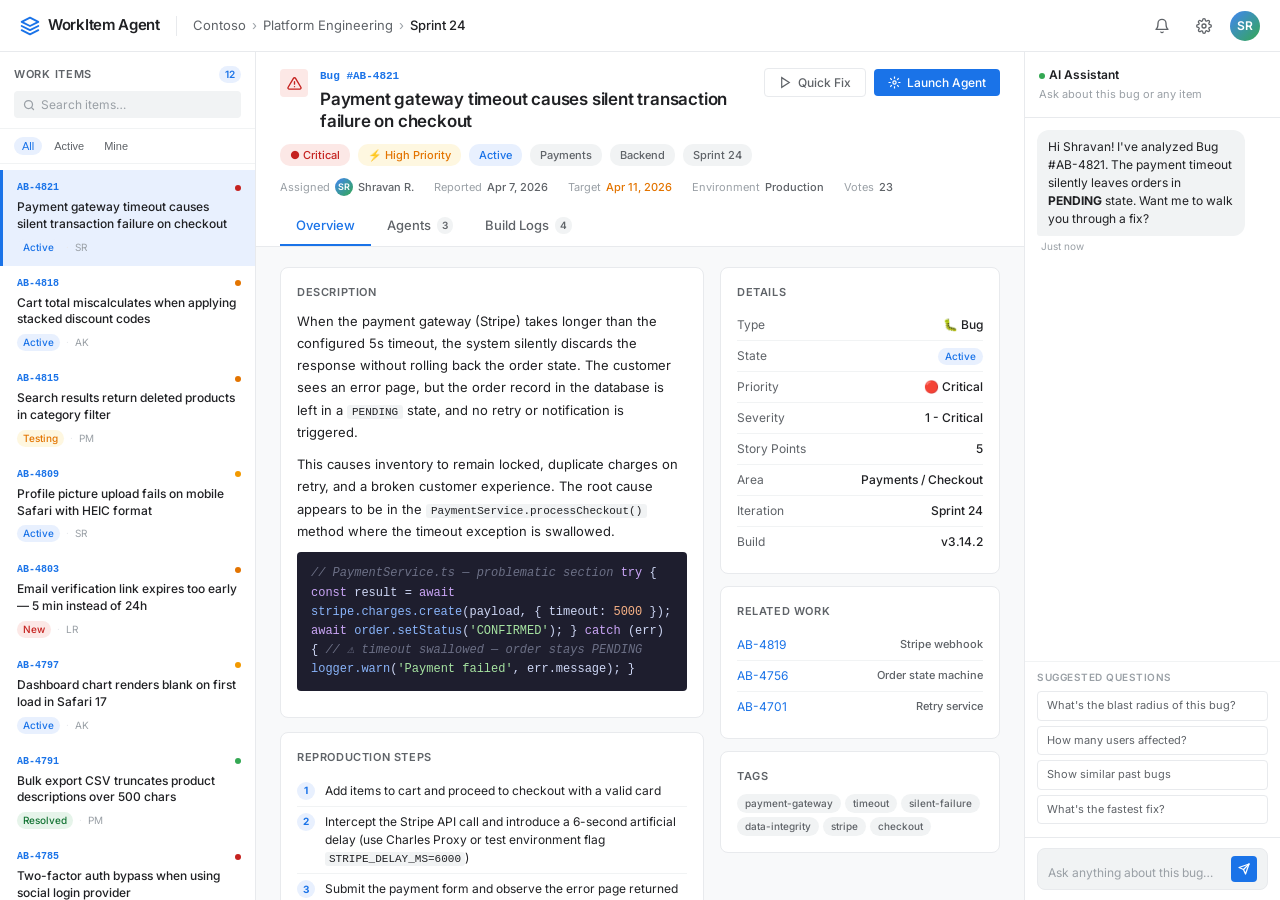
==== index.html @ 3405e42c "feat: bug agent details page with ADO work items, agents tab, build logs, and chat" ====
<!DOCTYPE html>
<html lang="en">
<head>
  <meta charset="UTF-8" />
  <meta name="viewport" content="width=device-width, initial-scale=1.0" />
  <title>WorkItem Agent — Bug Fixer</title>
  <link rel="preconnect" href="https://fonts.googleapis.com" />
  <link rel="preconnect" href="https://fonts.gstatic.com" crossorigin />
  <link href="https://fonts.googleapis.com/css2?family=Google+Sans:wght@400;500;700&family=Google+Sans+Mono&family=Inter:wght@300;400;500;600&display=swap" rel="stylesheet" />
  <style>
    *, *::before, *::after { box-sizing: border-box; margin: 0; padding: 0; }

    :root {
      --bg: #f8f9fa;
      --surface: #ffffff;
      --surface-2: #f1f3f4;
      --border: #e8eaed;
      --border-subtle: #f1f3f4;
      --blue: #1a73e8;
      --blue-light: #e8f0fe;
      --blue-mid: #4285f4;
      --green: #137333;
      --green-light: #e6f4ea;
      --green-chip: #34a853;
      --red: #c5221f;
      --red-light: #fce8e6;
      --orange: #e37400;
      --orange-light: #fef7e0;
      --text-primary: #202124;
      --text-secondary: #5f6368;
      --text-tertiary: #9aa0a6;
      --text-blue: #1a73e8;
      --radius: 8px;
      --radius-sm: 4px;
      --radius-lg: 12px;
      --shadow: 0 1px 3px rgba(60,64,67,.12), 0 1px 2px rgba(60,64,67,.08);
      --shadow-md: 0 2px 6px rgba(60,64,67,.15), 0 1px 4px rgba(60,64,67,.1);
      --font: 'Inter', 'Google Sans', sans-serif;
      --font-mono: 'Google Sans Mono', 'Courier New', monospace;
    }

    html, body { height: 100%; overflow: hidden; }

    body {
      font-family: var(--font);
      background: var(--bg);
      color: var(--text-primary);
      font-size: 13px;
      line-height: 1.5;
    }

    /* ── TOP NAV ── */
    .topnav {
      height: 52px;
      background: var(--surface);
      border-bottom: 1px solid var(--border);
      display: flex;
      align-items: center;
      padding: 0 20px;
      gap: 12px;
      position: fixed;
      top: 0; left: 0; right: 0;
      z-index: 100;
    }
    .topnav-logo {
      display: flex; align-items: center; gap: 8px;
      font-size: 15px; font-weight: 600; color: var(--text-primary);
      letter-spacing: -.3px;
    }
    .topnav-logo svg { color: var(--blue); }
    .topnav-divider { width: 1px; height: 20px; background: var(--border); margin: 0 4px; }
    .topnav-breadcrumb {
      display: flex; align-items: center; gap: 6px;
      color: var(--text-secondary); font-size: 13px;
    }
    .topnav-breadcrumb span:last-child { color: var(--text-primary); font-weight: 500; }
    .breadcrumb-sep { color: var(--text-tertiary); }
    .topnav-right {
      margin-left: auto;
      display: flex; align-items: center; gap: 10px;
    }
    .avatar {
      width: 30px; height: 30px; border-radius: 50%;
      background: linear-gradient(135deg, #4285f4, #34a853);
      display: flex; align-items: center; justify-content: center;
      color: #fff; font-size: 12px; font-weight: 600;
      cursor: pointer;
    }
    .btn-icon {
      width: 32px; height: 32px; border-radius: var(--radius-sm);
      border: none; background: transparent; cursor: pointer;
      display: flex; align-items: center; justify-content: center;
      color: var(--text-secondary); transition: background .15s;
    }
    .btn-icon:hover { background: var(--surface-2); }

    /* ── LAYOUT ── */
    .layout {
      position: fixed;
      top: 52px; bottom: 0; left: 0; right: 0;
      display: flex;
    }

    /* ── COL 1: Work Items ── */
    .col-workitems {
      width: 20%;
      min-width: 220px;
      max-width: 280px;
      background: var(--surface);
      border-right: 1px solid var(--border);
      display: flex;
      flex-direction: column;
      overflow: hidden;
    }
    .col-header {
      padding: 14px 14px 10px;
      border-bottom: 1px solid var(--border-subtle);
      flex-shrink: 0;
    }
    .col-header-top {
      display: flex; align-items: center; justify-content: space-between; margin-bottom: 8px;
    }
    .col-title {
      font-size: 11px; font-weight: 600; text-transform: uppercase;
      letter-spacing: .7px; color: var(--text-secondary);
    }
    .badge-count {
      background: var(--blue-light); color: var(--blue);
      font-size: 10px; font-weight: 600; padding: 1px 6px;
      border-radius: 10px;
    }
    .search-box {
      display: flex; align-items: center; gap: 6px;
      background: var(--surface-2); border-radius: var(--radius-sm);
      padding: 5px 8px; border: 1px solid transparent;
      transition: border-color .15s, background .15s;
    }
    .search-box:focus-within {
      background: var(--surface); border-color: var(--blue);
    }
    .search-box input {
      border: none; background: transparent; outline: none;
      font-family: var(--font); font-size: 12px; color: var(--text-primary);
      width: 100%;
    }
    .search-box input::placeholder { color: var(--text-tertiary); }
    .search-icon { color: var(--text-tertiary); flex-shrink: 0; }

    .filter-tabs {
      display: flex; gap: 4px; padding: 8px 14px;
      border-bottom: 1px solid var(--border-subtle);
      flex-shrink: 0;
    }
    .filter-tab {
      font-size: 11px; font-weight: 500; padding: 3px 8px;
      border-radius: 10px; cursor: pointer; border: none;
      background: transparent; color: var(--text-secondary);
      transition: background .15s, color .15s;
    }
    .filter-tab.active {
      background: var(--blue-light); color: var(--blue);
    }
    .filter-tab:hover:not(.active) { background: var(--surface-2); }

    .workitems-list {
      flex: 1;
      overflow-y: auto;
      padding: 6px 0;
    }
    .workitems-list::-webkit-scrollbar { width: 4px; }
    .workitems-list::-webkit-scrollbar-track { background: transparent; }
    .workitems-list::-webkit-scrollbar-thumb { background: var(--border); border-radius: 2px; }

    .workitem-card {
      padding: 10px 14px;
      cursor: pointer;
      border-left: 3px solid transparent;
      transition: background .12s, border-color .12s;
      position: relative;
    }
    .workitem-card:hover { background: var(--surface-2); }
    .workitem-card.selected {
      background: var(--blue-light);
      border-left-color: var(--blue);
    }
    .wi-top {
      display: flex; align-items: center; justify-content: space-between;
      margin-bottom: 4px;
    }
    .wi-id {
      font-size: 10px; font-weight: 600; color: var(--text-blue);
      font-family: var(--font-mono);
    }
    .wi-priority {
      width: 6px; height: 6px; border-radius: 50%; flex-shrink: 0;
    }
    .pri-critical { background: #c5221f; }
    .pri-high     { background: #e37400; }
    .pri-medium   { background: #f29900; }
    .pri-low      { background: #34a853; }

    .wi-title {
      font-size: 12px; font-weight: 500; color: var(--text-primary);
      line-height: 1.4; margin-bottom: 6px;
      display: -webkit-box; -webkit-line-clamp: 2; -webkit-box-orient: vertical; overflow: hidden;
    }
    .wi-meta {
      display: flex; align-items: center; gap: 6px; flex-wrap: wrap;
    }
    .wi-state {
      font-size: 10px; font-weight: 500; padding: 1px 6px; border-radius: 10px;
    }
    .state-active    { background: var(--blue-light); color: var(--blue); }
    .state-resolved  { background: var(--green-light); color: var(--green); }
    .state-new       { background: #fce8e6; color: #c5221f; }
    .state-testing   { background: var(--orange-light); color: var(--orange); }
    .wi-assignee {
      font-size: 10px; color: var(--text-tertiary);
      white-space: nowrap; overflow: hidden; text-overflow: ellipsis;
    }
    .wi-sep { color: var(--border); font-size: 10px; }

    /* ── COL 2: Bug Details ── */
    .col-details {
      flex: 1;
      display: flex;
      flex-direction: column;
      overflow: hidden;
      background: var(--bg);
    }

    .details-header {
      background: var(--surface);
      border-bottom: 1px solid var(--border);
      padding: 16px 24px 0;
      flex-shrink: 0;
    }
    .details-top {
      display: flex; align-items: flex-start; gap: 12px; margin-bottom: 12px;
    }
    .bug-type-icon {
      width: 28px; height: 28px; border-radius: var(--radius-sm);
      background: var(--red-light); display: flex; align-items: center;
      justify-content: center; flex-shrink: 0; margin-top: 1px;
    }
    .details-title-group { flex: 1; min-width: 0; }
    .details-wi-id {
      font-size: 11px; font-weight: 600; color: var(--text-blue);
      font-family: var(--font-mono); margin-bottom: 3px;
    }
    .details-title {
      font-size: 17px; font-weight: 600; color: var(--text-primary);
      line-height: 1.3; letter-spacing: -.2px;
    }
    .details-actions {
      display: flex; align-items: center; gap: 8px; flex-shrink: 0;
    }
    .btn {
      display: inline-flex; align-items: center; gap: 6px;
      padding: 6px 14px; border-radius: var(--radius-sm);
      font-family: var(--font); font-size: 12px; font-weight: 500;
      cursor: pointer; border: none; transition: all .15s;
      white-space: nowrap;
    }
    .btn-primary {
      background: var(--blue); color: #fff;
    }
    .btn-primary:hover { background: #1557b0; }
    .btn-outline {
      background: transparent; color: var(--text-secondary);
      border: 1px solid var(--border);
    }
    .btn-outline:hover { background: var(--surface-2); }

    .details-chips {
      display: flex; align-items: center; gap: 8px; margin-bottom: 12px; flex-wrap: wrap;
    }
    .chip {
      display: inline-flex; align-items: center; gap: 4px;
      padding: 3px 10px; border-radius: 10px; font-size: 11px; font-weight: 500;
    }
    .chip-red    { background: var(--red-light); color: var(--red); }
    .chip-blue   { background: var(--blue-light); color: var(--blue); }
    .chip-orange { background: var(--orange-light); color: var(--orange); }
    .chip-green  { background: var(--green-light); color: var(--green); }
    .chip-gray   { background: var(--surface-2); color: var(--text-secondary); }

    .details-meta-row {
      display: flex; gap: 20px; flex-wrap: wrap; margin-bottom: 12px;
    }
    .meta-item { display: flex; align-items: center; gap: 5px; }
    .meta-label { font-size: 11px; color: var(--text-tertiary); }
    .meta-value { font-size: 11px; font-weight: 500; color: var(--text-secondary); }
    .meta-avatar {
      width: 18px; height: 18px; border-radius: 50%;
      background: linear-gradient(135deg, #4285f4, #34a853);
      display: flex; align-items: center; justify-content: center;
      font-size: 9px; font-weight: 600; color: #fff;
    }

    /* ── TABS ── */
    .tabs {
      display: flex; gap: 0;
    }
    .tab {
      padding: 8px 16px; font-size: 13px; font-weight: 500;
      color: var(--text-secondary); cursor: pointer;
      border-bottom: 2px solid transparent;
      transition: color .15s, border-color .15s;
      display: flex; align-items: center; gap: 6px;
      white-space: nowrap;
    }
    .tab:hover { color: var(--text-primary); }
    .tab.active { color: var(--blue); border-bottom-color: var(--blue); }
    .tab-badge {
      background: var(--surface-2); color: var(--text-secondary);
      font-size: 10px; font-weight: 600; padding: 1px 5px; border-radius: 8px;
    }
    .tab.active .tab-badge { background: var(--blue-light); color: var(--blue); }

    /* ── TAB CONTENT ── */
    .tab-content {
      flex: 1; overflow-y: auto; padding: 20px 24px;
    }
    .tab-content::-webkit-scrollbar { width: 4px; }
    .tab-content::-webkit-scrollbar-track { background: transparent; }
    .tab-content::-webkit-scrollbar-thumb { background: var(--border); border-radius: 2px; }

    .tab-panel { display: none; }
    .tab-panel.active { display: block; }

    /* ── OVERVIEW TAB ── */
    .overview-grid {
      display: grid; grid-template-columns: 1fr 280px; gap: 16px;
    }
    .card {
      background: var(--surface); border: 1px solid var(--border);
      border-radius: var(--radius); padding: 16px;
    }
    .card-title {
      font-size: 11px; font-weight: 600; text-transform: uppercase;
      letter-spacing: .6px; color: var(--text-secondary); margin-bottom: 10px;
    }
    .description-text {
      font-size: 13px; color: var(--text-primary); line-height: 1.7;
    }
    .description-text p { margin-bottom: 10px; }
    .description-text p:last-child { margin-bottom: 0; }
    .code-block {
      background: #1e1e2e; border-radius: var(--radius-sm);
      padding: 12px 14px; margin: 10px 0;
      font-family: var(--font-mono); font-size: 12px;
      color: #cdd6f4; overflow-x: auto; line-height: 1.6;
    }
    .code-block .kw  { color: #cba6f7; }
    .code-block .str { color: #a6e3a1; }
    .code-block .fn  { color: #89b4fa; }
    .code-block .cm  { color: #6c7086; font-style: italic; }
    .code-block .num { color: #fab387; }

    .sidebar-card { margin-bottom: 12px; }
    .detail-row {
      display: flex; justify-content: space-between; align-items: center;
      padding: 6px 0; border-bottom: 1px solid var(--border-subtle);
      font-size: 12px;
    }
    .detail-row:last-child { border-bottom: none; }
    .detail-key { color: var(--text-secondary); }
    .detail-val { font-weight: 500; color: var(--text-primary); text-align: right; }

    .repro-steps { list-style: none; counter-reset: steps; }
    .repro-steps li {
      counter-increment: steps; padding: 6px 0 6px 28px;
      position: relative; font-size: 12px; color: var(--text-primary);
      border-bottom: 1px solid var(--border-subtle); line-height: 1.5;
    }
    .repro-steps li:last-child { border-bottom: none; }
    .repro-steps li::before {
      content: counter(steps);
      position: absolute; left: 0; top: 6px;
      width: 18px; height: 18px; border-radius: 50%;
      background: var(--blue-light); color: var(--blue);
      font-size: 10px; font-weight: 700;
      display: flex; align-items: center; justify-content: center;
    }

    .tag-list { display: flex; flex-wrap: wrap; gap: 4px; }
    .tag {
      font-size: 10px; padding: 2px 8px; border-radius: 10px;
      background: var(--surface-2); color: var(--text-secondary);
      font-weight: 500;
    }

    /* ── AGENTS TAB ── */
    .agents-section-title {
      font-size: 11px; font-weight: 600; text-transform: uppercase;
      letter-spacing: .6px; color: var(--text-secondary);
      margin-bottom: 12px; display: flex; align-items: center; gap: 8px;
    }
    .agents-section-title::after {
      content: ''; flex: 1; height: 1px; background: var(--border);
    }

    .agent-cards { display: grid; grid-template-columns: repeat(3, 1fr); gap: 12px; margin-bottom: 24px; }

    .agent-card {
      background: var(--surface); border: 1px solid var(--border);
      border-radius: var(--radius-lg); padding: 18px;
      cursor: pointer; transition: box-shadow .15s, border-color .15s, transform .12s;
      position: relative; overflow: hidden;
    }
    .agent-card:hover {
      box-shadow: var(--shadow-md); border-color: var(--blue);
      transform: translateY(-1px);
    }
    .agent-card::before {
      content: ''; position: absolute; top: 0; left: 0; right: 0; height: 3px;
    }
    .agent-card.blue::before { background: linear-gradient(90deg, #4285f4, #1a73e8); }
    .agent-card.green::before { background: linear-gradient(90deg, #34a853, #137333); }
    .agent-card.purple::before { background: linear-gradient(90deg, #9334e6, #7627bb); }

    .agent-icon {
      width: 40px; height: 40px; border-radius: var(--radius);
      display: flex; align-items: center; justify-content: center;
      margin-bottom: 12px; font-size: 20px;
    }
    .agent-icon.blue   { background: var(--blue-light); }
    .agent-icon.green  { background: var(--green-light); }
    .agent-icon.purple { background: #f3e8fd; }

    .agent-name {
      font-size: 14px; font-weight: 600; color: var(--text-primary); margin-bottom: 4px;
    }
    .agent-desc {
      font-size: 12px; color: var(--text-secondary); line-height: 1.5; margin-bottom: 14px;
    }
    .agent-skills {
      display: flex; flex-wrap: wrap; gap: 4px; margin-bottom: 14px;
    }
    .skill-tag {
      font-size: 10px; padding: 2px 7px; border-radius: 10px;
      background: var(--surface-2); color: var(--text-secondary); font-weight: 500;
    }
    .btn-run {
      width: 100%; display: flex; align-items: center; justify-content: center; gap: 6px;
      padding: 7px 12px; border-radius: var(--radius-sm);
      font-family: var(--font); font-size: 12px; font-weight: 600;
      cursor: pointer; border: 1.5px solid; transition: all .15s;
    }
    .btn-run.blue   { border-color: var(--blue); color: var(--blue); background: transparent; }
    .btn-run.blue:hover { background: var(--blue); color: #fff; }
    .btn-run.green  { border-color: var(--green-chip); color: var(--green); background: transparent; }
    .btn-run.green:hover { background: var(--green-chip); color: #fff; }
    .btn-run.purple { border-color: #9334e6; color: #9334e6; background: transparent; }
    .btn-run.purple:hover { background: #9334e6; color: #fff; }

    .agent-status-dot {
      width: 7px; height: 7px; border-radius: 50%; display: inline-block;
      animation: pulse 2s infinite;
    }
    .status-ready   { background: var(--green-chip); animation: none; }
    .status-running { background: var(--blue); }
    @keyframes pulse {
      0%, 100% { opacity: 1; }
      50% { opacity: .4; }
    }

    .agent-meta {
      display: flex; align-items: center; gap: 6px;
      font-size: 10px; color: var(--text-tertiary); margin-bottom: 12px;
    }

    /* Custom agent builder */
    .custom-agent-box {
      background: var(--surface); border: 1px solid var(--border);
      border-radius: var(--radius-lg); padding: 20px;
    }
    .custom-agent-header {
      display: flex; align-items: center; gap: 10px; margin-bottom: 6px;
    }
    .custom-agent-icon {
      width: 32px; height: 32px; border-radius: var(--radius-sm);
      background: linear-gradient(135deg, #1a73e8, #9334e6);
      display: flex; align-items: center; justify-content: center;
    }
    .custom-agent-title { font-size: 14px; font-weight: 600; color: var(--text-primary); }
    .custom-agent-subtitle { font-size: 12px; color: var(--text-secondary); margin-bottom: 14px; }

    .prompt-area-wrapper { position: relative; margin-bottom: 12px; }
    .prompt-area {
      width: 100%; min-height: 90px;
      background: var(--surface-2); border: 1.5px solid var(--border);
      border-radius: var(--radius); padding: 12px 14px;
      font-family: var(--font); font-size: 13px; color: var(--text-primary);
      resize: vertical; outline: none; transition: border-color .15s, background .15s;
      line-height: 1.6;
    }
    .prompt-area:focus {
      background: var(--surface); border-color: var(--blue);
    }
    .prompt-area::placeholder { color: var(--text-tertiary); }

    .quick-prompts {
      display: flex; flex-wrap: wrap; gap: 6px; margin-bottom: 14px;
    }
    .quick-prompt {
      font-size: 11px; padding: 4px 10px; border-radius: 10px;
      border: 1px solid var(--border); background: var(--surface);
      color: var(--text-secondary); cursor: pointer; transition: all .15s;
      font-family: var(--font);
    }
    .quick-prompt:hover { border-color: var(--blue); color: var(--blue); background: var(--blue-light); }

    .custom-agent-actions {
      display: flex; align-items: center; gap: 10px;
    }
    .btn-run-custom {
      display: flex; align-items: center; gap: 8px;
      padding: 9px 20px; border-radius: var(--radius-sm);
      background: linear-gradient(135deg, #1a73e8, #4285f4);
      color: #fff; font-family: var(--font); font-size: 13px; font-weight: 600;
      border: none; cursor: pointer; transition: opacity .15s, transform .1s;
      box-shadow: 0 2px 8px rgba(26,115,232,.3);
    }
    .btn-run-custom:hover { opacity: .9; transform: translateY(-1px); }
    .btn-run-custom:active { transform: translateY(0); }
    .btn-clear {
      padding: 9px 14px; border-radius: var(--radius-sm);
      border: 1px solid var(--border); background: transparent;
      font-family: var(--font); font-size: 12px; color: var(--text-secondary);
      cursor: pointer; transition: background .15s;
    }
    .btn-clear:hover { background: var(--surface-2); }
    .hint-text {
      font-size: 11px; color: var(--text-tertiary); margin-left: auto;
    }

    /* ── BUILD LOGS TAB ── */
    .build-logs-toolbar {
      display: flex; align-items: center; gap: 8px; margin-bottom: 14px;
    }
    .log-filter {
      font-size: 11px; padding: 4px 10px; border-radius: 10px;
      border: 1px solid var(--border); background: var(--surface);
      color: var(--text-secondary); cursor: pointer; font-family: var(--font);
      transition: all .15s;
    }
    .log-filter.active { background: var(--blue-light); border-color: var(--blue); color: var(--blue); }
    .log-filter:hover:not(.active) { background: var(--surface-2); }
    .log-spacer { flex: 1; }
    .log-search {
      display: flex; align-items: center; gap: 6px;
      background: var(--surface); border: 1px solid var(--border);
      border-radius: var(--radius-sm); padding: 4px 10px;
    }
    .log-search input {
      border: none; background: transparent; outline: none;
      font-family: var(--font); font-size: 12px; color: var(--text-primary);
      width: 160px;
    }
    .log-search input::placeholder { color: var(--text-tertiary); }

    .build-run-card {
      background: var(--surface); border: 1px solid var(--border);
      border-radius: var(--radius); overflow: hidden; margin-bottom: 12px;
    }
    .build-run-header {
      display: flex; align-items: center; gap: 10px;
      padding: 12px 16px; cursor: pointer;
      transition: background .12s;
    }
    .build-run-header:hover { background: var(--surface-2); }
    .build-status-icon {
      width: 22px; height: 22px; border-radius: 50%;
      display: flex; align-items: center; justify-content: center;
      flex-shrink: 0; font-size: 11px;
    }
    .build-success { background: var(--green-light); color: var(--green); }
    .build-failed  { background: var(--red-light); color: var(--red); }
    .build-running { background: var(--blue-light); color: var(--blue); }
    .build-run-info { flex: 1; min-width: 0; }
    .build-run-title { font-size: 13px; font-weight: 500; color: var(--text-primary); }
    .build-run-meta { font-size: 11px; color: var(--text-tertiary); }
    .build-run-dur { font-size: 12px; font-weight: 500; color: var(--text-secondary); margin-left: auto; margin-right: 8px; }
    .chevron { transition: transform .2s; color: var(--text-tertiary); }
    .build-run-card.expanded .chevron { transform: rotate(90deg); }

    .log-terminal {
      background: #1e1e2e; padding: 12px 16px;
      font-family: var(--font-mono); font-size: 11.5px; line-height: 1.7;
      color: #cdd6f4; max-height: 240px; overflow-y: auto;
      display: none;
    }
    .build-run-card.expanded .log-terminal { display: block; }
    .log-terminal::-webkit-scrollbar { width: 4px; }
    .log-terminal::-webkit-scrollbar-thumb { background: #45475a; border-radius: 2px; }

    .log-line { display: flex; gap: 12px; }
    .log-time { color: #6c7086; flex-shrink: 0; }
    .log-info    { color: #89b4fa; }
    .log-success { color: #a6e3a1; }
    .log-warn    { color: #f9e2af; }
    .log-error   { color: #f38ba8; }
    .log-dim     { color: #6c7086; }

    /* ── COL 3: Chat ── */
    .col-chat {
      width: 20%;
      min-width: 220px;
      max-width: 280px;
      background: var(--surface);
      border-left: 1px solid var(--border);
      display: flex; flex-direction: column;
      overflow: hidden;
    }
    .chat-header {
      padding: 14px; border-bottom: 1px solid var(--border); flex-shrink: 0;
    }
    .chat-title {
      font-size: 12px; font-weight: 600; color: var(--text-primary); margin-bottom: 2px;
    }
    .chat-subtitle { font-size: 11px; color: var(--text-tertiary); }
    .online-dot {
      display: inline-block; width: 6px; height: 6px;
      border-radius: 50%; background: var(--green-chip); margin-right: 4px;
    }

    .chat-messages {
      flex: 1; overflow-y: auto; padding: 12px;
      display: flex; flex-direction: column; gap: 10px;
    }
    .chat-messages::-webkit-scrollbar { width: 4px; }
    .chat-messages::-webkit-scrollbar-thumb { background: var(--border); border-radius: 2px; }

    .msg {
      max-width: 90%; font-size: 12px; line-height: 1.5;
    }
    .msg-ai {
      align-self: flex-start;
    }
    .msg-user {
      align-self: flex-end;
    }
    .msg-bubble {
      padding: 8px 11px; border-radius: 12px; font-size: 12px; line-height: 1.5;
    }
    .msg-ai .msg-bubble {
      background: var(--surface-2); color: var(--text-primary);
      border-bottom-left-radius: 3px;
    }
    .msg-user .msg-bubble {
      background: var(--blue); color: #fff;
      border-bottom-right-radius: 3px;
    }
    .msg-time {
      font-size: 10px; color: var(--text-tertiary); margin-top: 3px;
      padding: 0 4px;
    }
    .msg-ai .msg-time { text-align: left; }
    .msg-user .msg-time { text-align: right; }

    .chat-suggestions {
      padding: 8px 12px; border-top: 1px solid var(--border-subtle); flex-shrink: 0;
    }
    .suggestions-label {
      font-size: 10px; font-weight: 600; text-transform: uppercase;
      letter-spacing: .5px; color: var(--text-tertiary); margin-bottom: 6px;
    }
    .suggestion-btn {
      display: block; width: 100%; text-align: left;
      font-size: 11px; padding: 6px 9px; border-radius: var(--radius-sm);
      border: 1px solid var(--border); background: var(--surface);
      color: var(--text-secondary); cursor: pointer; margin-bottom: 5px;
      font-family: var(--font); transition: all .15s; line-height: 1.4;
    }
    .suggestion-btn:hover { border-color: var(--blue); color: var(--blue); background: var(--blue-light); }

    .chat-input-area {
      padding: 10px 12px; border-top: 1px solid var(--border); flex-shrink: 0;
    }
    .chat-input-box {
      display: flex; align-items: flex-end; gap: 6px;
      background: var(--surface-2); border: 1.5px solid var(--border);
      border-radius: var(--radius); padding: 7px 10px;
      transition: border-color .15s;
    }
    .chat-input-box:focus-within { border-color: var(--blue); background: var(--surface); }
    .chat-input-box textarea {
      flex: 1; border: none; background: transparent; outline: none;
      font-family: var(--font); font-size: 12px; color: var(--text-primary);
      resize: none; min-height: 18px; max-height: 80px; line-height: 1.5;
    }
    .chat-input-box textarea::placeholder { color: var(--text-tertiary); }
    .chat-send-btn {
      width: 26px; height: 26px; border-radius: var(--radius-sm);
      background: var(--blue); border: none; cursor: pointer;
      display: flex; align-items: center; justify-content: center;
      flex-shrink: 0; transition: background .15s;
    }
    .chat-send-btn:hover { background: #1557b0; }
    .chat-send-btn:disabled { background: var(--border); cursor: not-allowed; }

    /* ── RUNNING STATE (modal overlay) ── */
    .running-overlay {
      display: none;
      position: fixed; inset: 0; background: rgba(32,33,36,.6);
      z-index: 200; align-items: center; justify-content: center;
      backdrop-filter: blur(3px);
    }
    .running-overlay.active { display: flex; }
    .running-card {
      background: var(--surface); border-radius: var(--radius-lg);
      padding: 32px 40px; max-width: 440px; width: 90%; text-align: center;
      box-shadow: 0 8px 40px rgba(0,0,0,.2);
    }
    .spinner {
      width: 44px; height: 44px; border-radius: 50%;
      border: 3px solid var(--blue-light); border-top-color: var(--blue);
      animation: spin .8s linear infinite; margin: 0 auto 16px;
    }
    @keyframes spin { to { transform: rotate(360deg); } }
    .running-title { font-size: 16px; font-weight: 600; color: var(--text-primary); margin-bottom: 6px; }
    .running-subtitle { font-size: 13px; color: var(--text-secondary); margin-bottom: 20px; }
    .running-log {
      background: #1e1e2e; border-radius: var(--radius-sm); padding: 12px;
      font-family: var(--font-mono); font-size: 11px; color: #a6e3a1;
      text-align: left; line-height: 1.8; max-height: 120px; overflow-y: auto;
    }
    .btn-cancel {
      margin-top: 16px; padding: 8px 20px; border-radius: var(--radius-sm);
      border: 1px solid var(--border); background: transparent;
      font-family: var(--font); font-size: 12px; color: var(--text-secondary);
      cursor: pointer;
    }
    .btn-cancel:hover { background: var(--surface-2); }

    /* Scrollbar global */
    * { scrollbar-width: thin; scrollbar-color: var(--border) transparent; }
  </style>
</head>
<body>

<!-- TOP NAV -->
<nav class="topnav">
  <div class="topnav-logo">
    <svg width="20" height="20" viewBox="0 0 24 24" fill="none" stroke="currentColor" stroke-width="2.2" stroke-linecap="round" stroke-linejoin="round">
      <path d="M12 2L2 7l10 5 10-5-10-5z"/><path d="M2 17l10 5 10-5"/><path d="M2 12l10 5 10-5"/>
    </svg>
    WorkItem Agent
  </div>
  <div class="topnav-divider"></div>
  <div class="topnav-breadcrumb">
    <span>Contoso</span>
    <span class="breadcrumb-sep">›</span>
    <span>Platform Engineering</span>
    <span class="breadcrumb-sep">›</span>
    <span>Sprint 24</span>
  </div>
  <div class="topnav-right">
    <button class="btn-icon" title="Notifications">
      <svg width="16" height="16" viewBox="0 0 24 24" fill="none" stroke="currentColor" stroke-width="2" stroke-linecap="round" stroke-linejoin="round"><path d="M18 8A6 6 0 0 0 6 8c0 7-3 9-3 9h18s-3-2-3-9"/><path d="M13.73 21a2 2 0 0 1-3.46 0"/></svg>
    </button>
    <button class="btn-icon" title="Settings">
      <svg width="16" height="16" viewBox="0 0 24 24" fill="none" stroke="currentColor" stroke-width="2" stroke-linecap="round" stroke-linejoin="round"><circle cx="12" cy="12" r="3"/><path d="M19.4 15a1.65 1.65 0 0 0 .33 1.82l.06.06a2 2 0 1 1-2.83 2.83l-.06-.06a1.65 1.65 0 0 0-1.82-.33 1.65 1.65 0 0 0-1 1.51V21a2 2 0 0 1-4 0v-.09A1.65 1.65 0 0 0 9 19.4a1.65 1.65 0 0 0-1.82.33l-.06.06a2 2 0 1 1-2.83-2.83l.06-.06A1.65 1.65 0 0 0 4.68 15a1.65 1.65 0 0 0-1.51-1H3a2 2 0 0 1 0-4h.09A1.65 1.65 0 0 0 4.6 9a1.65 1.65 0 0 0-.33-1.82l-.06-.06a2 2 0 1 1 2.83-2.83l.06.06A1.65 1.65 0 0 0 9 4.68a1.65 1.65 0 0 0 1-1.51V3a2 2 0 0 1 4 0v.09a1.65 1.65 0 0 0 1 1.51 1.65 1.65 0 0 0 1.82-.33l.06-.06a2 2 0 1 1 2.83 2.83l-.06.06A1.65 1.65 0 0 0 19.4 9a1.65 1.65 0 0 0 1.51 1H21a2 2 0 0 1 0 4h-.09a1.65 1.65 0 0 0-1.51 1z"/></svg>
    </button>
    <div class="avatar" title="Shravan Reddy">SR</div>
  </div>
</nav>

<!-- LAYOUT -->
<div class="layout">

  <!-- ── COLUMN 1: Work Items ── -->
  <aside class="col-workitems">
    <div class="col-header">
      <div class="col-header-top">
        <span class="col-title">Work Items</span>
        <span class="badge-count">12</span>
      </div>
      <div class="search-box">
        <svg class="search-icon" width="12" height="12" viewBox="0 0 24 24" fill="none" stroke="currentColor" stroke-width="2.5" stroke-linecap="round" stroke-linejoin="round"><circle cx="11" cy="11" r="8"/><line x1="21" y1="21" x2="16.65" y2="16.65"/></svg>
        <input type="text" placeholder="Search items…" />
      </div>
    </div>
    <div class="filter-tabs">
      <button class="filter-tab active">All</button>
      <button class="filter-tab">Active</button>
      <button class="filter-tab">Mine</button>
    </div>
    <div class="workitems-list" id="workItemsList">
      <!-- Items injected by JS -->
    </div>
  </aside>

  <!-- ── COLUMN 2: Bug Details ── -->
  <main class="col-details">
    <div class="details-header">
      <div class="details-top">
        <div class="bug-type-icon">
          <svg width="15" height="15" viewBox="0 0 24 24" fill="none" stroke="#c5221f" stroke-width="2.2" stroke-linecap="round" stroke-linejoin="round"><path d="M10.29 3.86L1.82 18a2 2 0 0 0 1.71 3h16.94a2 2 0 0 0 1.71-3L13.71 3.86a2 2 0 0 0-3.42 0z"/><line x1="12" y1="9" x2="12" y2="13"/><line x1="12" y1="17" x2="12.01" y2="17"/></svg>
        </div>
        <div class="details-title-group">
          <div class="details-wi-id">Bug #AB-4821</div>
          <div class="details-title">Payment gateway timeout causes silent transaction failure on checkout</div>
        </div>
        <div class="details-actions">
          <button class="btn btn-outline" onclick="showRunningOverlay('Quick Fix')">
            <svg width="13" height="13" viewBox="0 0 24 24" fill="none" stroke="currentColor" stroke-width="2.2"><polygon points="5 3 19 12 5 21 5 3"/></svg>
            Quick Fix
          </button>
          <button class="btn btn-primary" onclick="switchTab('agents')">
            <svg width="13" height="13" viewBox="0 0 24 24" fill="none" stroke="currentColor" stroke-width="2.2"><circle cx="12" cy="12" r="3"/><path d="M12 1v4M12 19v4M4.22 4.22l2.83 2.83M16.95 16.95l2.83 2.83M1 12h4M19 12h4M4.22 19.78l2.83-2.83M16.95 7.05l2.83-2.83"/></svg>
            Launch Agent
          </button>
        </div>
      </div>

      <div class="details-chips">
        <span class="chip chip-red">● Critical</span>
        <span class="chip chip-orange">⚡ High Priority</span>
        <span class="chip chip-blue">Active</span>
        <span class="chip chip-gray">Payments</span>
        <span class="chip chip-gray">Backend</span>
        <span class="chip chip-gray">Sprint 24</span>
      </div>

      <div class="details-meta-row">
        <div class="meta-item">
          <span class="meta-label">Assigned</span>
          <div class="meta-avatar">SR</div>
          <span class="meta-value">Shravan R.</span>
        </div>
        <div class="meta-item">
          <span class="meta-label">Reported</span>
          <span class="meta-value">Apr 7, 2026</span>
        </div>
        <div class="meta-item">
          <span class="meta-label">Target</span>
          <span class="meta-value" style="color:#e37400">Apr 11, 2026</span>
        </div>
        <div class="meta-item">
          <span class="meta-label">Environment</span>
          <span class="meta-value">Production</span>
        </div>
        <div class="meta-item">
          <span class="meta-label">Votes</span>
          <span class="meta-value">23</span>
        </div>
      </div>

      <div class="tabs">
        <div class="tab active" onclick="switchTab('overview')" id="tab-overview">Overview</div>
        <div class="tab" onclick="switchTab('agents')" id="tab-agents">
          Agents <span class="tab-badge">3</span>
        </div>
        <div class="tab" onclick="switchTab('logs')" id="tab-logs">
          Build Logs <span class="tab-badge">4</span>
        </div>
      </div>
    </div>

    <div class="tab-content">

      <!-- OVERVIEW TAB -->
      <div class="tab-panel active" id="panel-overview">
        <div class="overview-grid">
          <div>
            <div class="card" style="margin-bottom:14px">
              <div class="card-title">Description</div>
              <div class="description-text">
                <p>When the payment gateway (Stripe) takes longer than the configured 5s timeout, the system silently discards the response without rolling back the order state. The customer sees an error page, but the order record in the database is left in a <code style="background:var(--surface-2);padding:1px 5px;border-radius:3px;font-family:var(--font-mono);font-size:11px">PENDING</code> state, and no retry or notification is triggered.</p>
                <p>This causes inventory to remain locked, duplicate charges on retry, and a broken customer experience. The root cause appears to be in the <code style="background:var(--surface-2);padding:1px 5px;border-radius:3px;font-family:var(--font-mono);font-size:11px">PaymentService.processCheckout()</code> method where the timeout exception is swallowed.</p>
                <div class="code-block"><span class="cm">// PaymentService.ts — problematic section</span>
<span class="kw">try</span> {
  <span class="kw">const</span> result = <span class="kw">await</span> <span class="fn">stripe.charges.create</span>(payload, { timeout: <span class="num">5000</span> });
  <span class="kw">await</span> <span class="fn">order.setStatus</span>(<span class="str">'CONFIRMED'</span>);
} <span class="kw">catch</span> (err) {
  <span class="cm">// ⚠ timeout swallowed — order stays PENDING</span>
  <span class="fn">logger.warn</span>(<span class="str">'Payment failed'</span>, err.message);
}</div>
              </div>
            </div>

            <div class="card">
              <div class="card-title">Reproduction Steps</div>
              <ol class="repro-steps">
                <li>Add items to cart and proceed to checkout with a valid card</li>
                <li>Intercept the Stripe API call and introduce a 6-second artificial delay (use Charles Proxy or test environment flag <code style="background:var(--surface-2);padding:1px 4px;border-radius:3px;font-family:var(--font-mono);font-size:11px">STRIPE_DELAY_MS=6000</code>)</li>
                <li>Submit the payment form and observe the error page returned to the user</li>
                <li>Query the database: <code style="background:var(--surface-2);padding:1px 4px;border-radius:3px;font-family:var(--font-mono);font-size:11px">SELECT status FROM orders WHERE id = :id</code> — status is <strong>PENDING</strong></li>
                <li>Confirm no retry event was published to the message queue</li>
                <li>Attempt checkout again — observe potential duplicate charge</li>
              </ol>
            </div>
          </div>

          <div>
            <div class="card sidebar-card">
              <div class="card-title">Details</div>
              <div class="detail-row"><span class="detail-key">Type</span><span class="detail-val">🐛 Bug</span></div>
              <div class="detail-row"><span class="detail-key">State</span><span class="detail-val"><span class="chip chip-blue" style="font-size:10px;padding:1px 7px">Active</span></span></div>
              <div class="detail-row"><span class="detail-key">Priority</span><span class="detail-val">🔴 Critical</span></div>
              <div class="detail-row"><span class="detail-key">Severity</span><span class="detail-val">1 - Critical</span></div>
              <div class="detail-row"><span class="detail-key">Story Points</span><span class="detail-val">5</span></div>
              <div class="detail-row"><span class="detail-key">Area</span><span class="detail-val">Payments / Checkout</span></div>
              <div class="detail-row"><span class="detail-key">Iteration</span><span class="detail-val">Sprint 24</span></div>
              <div class="detail-row"><span class="detail-key">Build</span><span class="detail-val">v3.14.2</span></div>
            </div>
            <div class="card sidebar-card">
              <div class="card-title">Related Work</div>
              <div class="detail-row"><span class="detail-key" style="color:var(--blue)">AB-4819</span><span class="detail-val" style="font-size:11px;color:var(--text-secondary)">Stripe webhook</span></div>
              <div class="detail-row"><span class="detail-key" style="color:var(--blue)">AB-4756</span><span class="detail-val" style="font-size:11px;color:var(--text-secondary)">Order state machine</span></div>
              <div class="detail-row"><span class="detail-key" style="color:var(--blue)">AB-4701</span><span class="detail-val" style="font-size:11px;color:var(--text-secondary)">Retry service</span></div>
            </div>
            <div class="card sidebar-card">
              <div class="card-title">Tags</div>
              <div class="tag-list">
                <span class="tag">payment-gateway</span>
                <span class="tag">timeout</span>
                <span class="tag">silent-failure</span>
                <span class="tag">data-integrity</span>
                <span class="tag">stripe</span>
                <span class="tag">checkout</span>
              </div>
            </div>
          </div>
        </div>
      </div>

      <!-- AGENTS TAB -->
      <div class="tab-panel" id="panel-agents">
        <div class="agents-section-title">Pre-configured Agents</div>

        <div class="agent-cards">
          <!-- Agent 1 -->
          <div class="agent-card blue">
            <div class="agent-icon blue">🔍</div>
            <div class="agent-name">Root Cause Analyzer</div>
            <div class="agent-meta">
              <span class="agent-status-dot status-ready"></span>
              Ready · Runs in ~45s
            </div>
            <div class="agent-desc">Traces the bug through your codebase, pinpoints the exact line causing the issue, and generates a structured root-cause report with evidence.</div>
            <div class="agent-skills">
              <span class="skill-tag">Code traversal</span>
              <span class="skill-tag">Stack analysis</span>
              <span class="skill-tag">PR diff</span>
            </div>
            <button class="btn-run blue" onclick="showRunningOverlay('Root Cause Analyzer')">
              <svg width="11" height="11" viewBox="0 0 24 24" fill="none" stroke="currentColor" stroke-width="2.5"><polygon points="5 3 19 12 5 21 5 3"/></svg>
              Run Agent
            </button>
          </div>

          <!-- Agent 2 -->
          <div class="agent-card green">
            <div class="agent-icon green">🛠️</div>
            <div class="agent-name">Auto Code Fixer</div>
            <div class="agent-meta">
              <span class="agent-status-dot status-ready"></span>
              Ready · Runs in ~90s
            </div>
            <div class="agent-desc">Generates a production-ready fix, writes the patch with proper error handling and rollback logic, and opens a pull request for review.</div>
            <div class="agent-skills">
              <span class="skill-tag">Code generation</span>
              <span class="skill-tag">PR creation</span>
              <span class="skill-tag">Tests</span>
            </div>
            <button class="btn-run green" onclick="showRunningOverlay('Auto Code Fixer')">
              <svg width="11" height="11" viewBox="0 0 24 24" fill="none" stroke="currentColor" stroke-width="2.5"><polygon points="5 3 19 12 5 21 5 3"/></svg>
              Run Agent
            </button>
          </div>

          <!-- Agent 3 -->
          <div class="agent-card purple">
            <div class="agent-icon purple">🧪</div>
            <div class="agent-name">Regression Test Writer</div>
            <div class="agent-meta">
              <span class="agent-status-dot status-ready"></span>
              Ready · Runs in ~60s
            </div>
            <div class="agent-desc">Writes targeted unit and integration tests that catch this exact failure mode, ensuring it never regresses once fixed. Includes edge cases.</div>
            <div class="agent-skills">
              <span class="skill-tag">Jest / Vitest</span>
              <span class="skill-tag">Mocking</span>
              <span class="skill-tag">Coverage</span>
            </div>
            <button class="btn-run purple" onclick="showRunningOverlay('Regression Test Writer')">
              <svg width="11" height="11" viewBox="0 0 24 24" fill="none" stroke="currentColor" stroke-width="2.5"><polygon points="5 3 19 12 5 21 5 3"/></svg>
              Run Agent
            </button>
          </div>
        </div>

        <div class="agents-section-title">Custom Agent</div>

        <div class="custom-agent-box">
          <div class="custom-agent-header">
            <div class="custom-agent-icon">
              <svg width="16" height="16" viewBox="0 0 24 24" fill="none" stroke="#fff" stroke-width="2" stroke-linecap="round" stroke-linejoin="round"><circle cx="12" cy="12" r="3"/><path d="M12 1v4M12 19v4M4.22 4.22l2.83 2.83M16.95 16.95l2.83 2.83M1 12h4M19 12h4M4.22 19.78l2.83-2.83M16.95 7.05l2.83-2.83"/></svg>
            </div>
            <span class="custom-agent-title">Build your own agent</span>
          </div>
          <div class="custom-agent-subtitle">Describe what you want the agent to do in plain English. Smart defaults handle the rest — no configuration needed.</div>

          <div class="quick-prompts">
            <button class="quick-prompt" onclick="fillPrompt(this)">Analyze impact on other services</button>
            <button class="quick-prompt" onclick="fillPrompt(this)">Find similar bugs in codebase</button>
            <button class="quick-prompt" onclick="fillPrompt(this)">Write a postmortem draft</button>
            <button class="quick-prompt" onclick="fillPrompt(this)">Suggest a timeout retry strategy</button>
            <button class="quick-prompt" onclick="fillPrompt(this)">Check Stripe changelog for related issues</button>
          </div>

          <div class="prompt-area-wrapper">
            <textarea
              class="prompt-area"
              id="customPrompt"
              placeholder="e.g. &quot;Find all places in the codebase where we catch exceptions without rolling back database transactions, and suggest fixes for each one&quot;"
            ></textarea>
          </div>

          <div class="custom-agent-actions">
            <button class="btn-run-custom" onclick="runCustomAgent()">
              <svg width="14" height="14" viewBox="0 0 24 24" fill="none" stroke="currentColor" stroke-width="2.2"><polygon points="5 3 19 12 5 21 5 3"/></svg>
              Run Agent
            </button>
            <button class="btn-clear" onclick="document.getElementById('customPrompt').value=''">Clear</button>
            <span class="hint-text">⌘↵ to run</span>
          </div>
        </div>
      </div>

      <!-- BUILD LOGS TAB -->
      <div class="tab-panel" id="panel-logs">
        <div class="build-logs-toolbar">
          <button class="log-filter active">All Runs</button>
          <button class="log-filter">Failed</button>
          <button class="log-filter">Agent Runs</button>
          <div class="log-spacer"></div>
          <div class="log-search">
            <svg width="12" height="12" viewBox="0 0 24 24" fill="none" stroke="currentColor" stroke-width="2.5" style="color:var(--text-tertiary)"><circle cx="11" cy="11" r="8"/><line x1="21" y1="21" x2="16.65" y2="16.65"/></svg>
            <input type="text" placeholder="Search logs…" />
          </div>
        </div>

        <!-- Build run 1 -->
        <div class="build-run-card expanded" id="run1">
          <div class="build-run-header" onclick="toggleRun('run1')">
            <div class="build-status-icon build-running">
              <svg width="10" height="10" viewBox="0 0 24 24" fill="currentColor"><circle cx="12" cy="12" r="10"/></svg>
            </div>
            <div class="build-run-info">
              <div class="build-run-title">Root Cause Analyzer · Run #7 <span style="font-size:11px;background:var(--blue-light);color:var(--blue);padding:1px 6px;border-radius:8px;margin-left:6px">Agent</span></div>
              <div class="build-run-meta">Started 2 min ago · Triggered by Shravan R.</div>
            </div>
            <div class="build-run-dur" style="color:var(--blue)">⏱ 1m 42s</div>
            <svg class="chevron" width="14" height="14" viewBox="0 0 24 24" fill="none" stroke="currentColor" stroke-width="2.2"><polyline points="9 18 15 12 9 6"/></svg>
          </div>
          <div class="log-terminal" id="log-run1">
            <div class="log-line"><span class="log-time">00:00</span><span class="log-info">[init]   Loaded context: Bug #AB-4821, PaymentService.ts</span></div>
            <div class="log-line"><span class="log-time">00:02</span><span class="log-info">[scan]   Traversing 847 files in src/services/…</span></div>
            <div class="log-line"><span class="log-time">00:08</span><span class="log-success">[found]  PaymentService.ts:134 — catch block swallows TimeoutError</span></div>
            <div class="log-line"><span class="log-time">00:12</span><span class="log-warn">[warn]   No rollback call found in catch block at line 134–139</span></div>
            <div class="log-line"><span class="log-time">00:19</span><span class="log-info">[scan]   Checking OrderRepository for PENDING state cleanup…</span></div>
            <div class="log-line"><span class="log-time">00:31</span><span class="log-error">[issue]  Order.setStatus('FAILED') never called on timeout path</span></div>
            <div class="log-line"><span class="log-time">00:45</span><span class="log-info">[llm]    Generating structured root cause report…</span></div>
            <div class="log-line"><span class="log-time">01:12</span><span class="log-success">[done]   Root cause report ready · 3 issues found · 2 fix suggestions</span></div>
            <div class="log-line"><span class="log-time">01:42</span><span class="log-info">[run]    Agent still active — awaiting confirmation…</span></div>
          </div>
        </div>

        <!-- Build run 2 -->
        <div class="build-run-card" id="run2">
          <div class="build-run-header" onclick="toggleRun('run2')">
            <div class="build-status-icon build-failed">✕</div>
            <div class="build-run-info">
              <div class="build-run-title">CI Pipeline · main ← fix/payment-timeout <span style="font-size:11px;background:var(--red-light);color:var(--red);padding:1px 6px;border-radius:8px;margin-left:6px">Failed</span></div>
              <div class="build-run-meta">Apr 8 · 14:22 · commit 3f8a91c</div>
            </div>
            <div class="build-run-dur">4m 18s</div>
            <svg class="chevron" width="14" height="14" viewBox="0 0 24 24" fill="none" stroke="currentColor" stroke-width="2.2"><polyline points="9 18 15 12 9 6"/></svg>
          </div>
          <div class="log-terminal" id="log-run2">
            <div class="log-line"><span class="log-time">00:00</span><span class="log-dim">[ci]     Pipeline triggered on push to fix/payment-timeout</span></div>
            <div class="log-line"><span class="log-time">00:12</span><span class="log-success">[lint]   ESLint passed (0 errors, 2 warnings)</span></div>
            <div class="log-line"><span class="log-time">00:45</span><span class="log-success">[build]  TypeScript compilation succeeded</span></div>
            <div class="log-line"><span class="log-time">01:30</span><span class="log-info">[test]   Running 214 unit tests…</span></div>
            <div class="log-line"><span class="log-time">02:48</span><span class="log-error">[test]   FAIL PaymentService.spec.ts</span></div>
            <div class="log-line"><span class="log-time">02:48</span><span class="log-error">         ● processCheckout › should rollback on timeout</span></div>
            <div class="log-line"><span class="log-time">02:48</span><span class="log-error">           Expected: "FAILED" | Received: "PENDING"</span></div>
            <div class="log-line"><span class="log-time">04:18</span><span class="log-error">[ci]     Pipeline FAILED · 1 test suite failed</span></div>
          </div>
        </div>

        <!-- Build run 3 -->
        <div class="build-run-card" id="run3">
          <div class="build-run-header" onclick="toggleRun('run3')">
            <div class="build-status-icon build-success">✓</div>
            <div class="build-run-info">
              <div class="build-run-title">Auto Code Fixer · Run #6 <span style="font-size:11px;background:var(--green-light);color:var(--green);padding:1px 6px;border-radius:8px;margin-left:6px">Agent</span></div>
              <div class="build-run-meta">Apr 8 · 11:05 · Triggered by Shravan R.</div>
            </div>
            <div class="build-run-dur">1m 28s</div>
            <svg class="chevron" width="14" height="14" viewBox="0 0 24 24" fill="none" stroke="currentColor" stroke-width="2.2"><polyline points="9 18 15 12 9 6"/></svg>
          </div>
          <div class="log-terminal" id="log-run3">
            <div class="log-line"><span class="log-time">00:00</span><span class="log-info">[init]   Loading bug context and existing fix suggestions…</span></div>
            <div class="log-line"><span class="log-time">00:05</span><span class="log-info">[plan]   Identified 2 files to patch: PaymentService.ts, OrderRepository.ts</span></div>
            <div class="log-line"><span class="log-time">00:22</span><span class="log-success">[patch]  Applied fix to PaymentService.ts line 134</span></div>
            <div class="log-line"><span class="log-time">00:35</span><span class="log-success">[patch]  Added order.setStatus('FAILED') + rollback in catch block</span></div>
            <div class="log-line"><span class="log-time">00:50</span><span class="log-success">[patch]  Added retry event publish to MessageQueueService</span></div>
            <div class="log-line"><span class="log-time">01:10</span><span class="log-success">[pr]     PR #842 opened: fix: handle Stripe timeout with order rollback</span></div>
            <div class="log-line"><span class="log-time">01:28</span><span class="log-success">[done]   Agent completed successfully</span></div>
          </div>
        </div>

        <!-- Build run 4 -->
        <div class="build-run-card" id="run4">
          <div class="build-run-header" onclick="toggleRun('run4')">
            <div class="build-status-icon build-success">✓</div>
            <div class="build-run-info">
              <div class="build-run-title">CI Pipeline · main ← fix/payment-timeout-v1 <span style="font-size:11px;background:var(--green-light);color:var(--green);padding:1px 6px;border-radius:8px;margin-left:6px">Passed</span></div>
              <div class="build-run-meta">Apr 7 · 16:44 · commit d2c3e7a</div>
            </div>
            <div class="build-run-dur">3m 52s</div>
            <svg class="chevron" width="14" height="14" viewBox="0 0 24 24" fill="none" stroke="currentColor" stroke-width="2.2"><polyline points="9 18 15 12 9 6"/></svg>
          </div>
          <div class="log-terminal" id="log-run4">
            <div class="log-line"><span class="log-time">00:00</span><span class="log-dim">[ci]     Pipeline triggered on push to fix/payment-timeout-v1</span></div>
            <div class="log-line"><span class="log-time">00:11</span><span class="log-success">[lint]   ESLint passed (0 errors)</span></div>
            <div class="log-line"><span class="log-time">00:42</span><span class="log-success">[build]  TypeScript compilation succeeded</span></div>
            <div class="log-line"><span class="log-time">01:22</span><span class="log-info">[test]   Running 214 unit tests…</span></div>
            <div class="log-line"><span class="log-time">03:05</span><span class="log-success">[test]   214 tests passed · 0 failed</span></div>
            <div class="log-line"><span class="log-time">03:52</span><span class="log-success">[ci]     Pipeline PASSED ✓</span></div>
          </div>
        </div>
      </div>

    </div><!-- /tab-content -->
  </main>

  <!-- ── COLUMN 3: Chat ── -->
  <aside class="col-chat">
    <div class="chat-header">
      <div class="chat-title">
        <span class="online-dot"></span>AI Assistant
      </div>
      <div class="chat-subtitle">Ask about this bug or any item</div>
    </div>

    <div class="chat-messages" id="chatMessages">
      <div class="msg msg-ai">
        <div class="msg-bubble">
          Hi Shravan! I've analyzed Bug #AB-4821. The payment timeout silently leaves orders in <strong>PENDING</strong> state. Want me to walk you through a fix?
        </div>
        <div class="msg-time">Just now</div>
      </div>
    </div>

    <div class="chat-suggestions">
      <div class="suggestions-label">Suggested questions</div>
      <button class="suggestion-btn" onclick="askQuestion(this)">What's the blast radius of this bug?</button>
      <button class="suggestion-btn" onclick="askQuestion(this)">How many users affected?</button>
      <button class="suggestion-btn" onclick="askQuestion(this)">Show similar past bugs</button>
      <button class="suggestion-btn" onclick="askQuestion(this)">What's the fastest fix?</button>
    </div>

    <div class="chat-input-area">
      <div class="chat-input-box">
        <textarea
          id="chatInput"
          placeholder="Ask anything about this bug…"
          rows="1"
          onkeydown="handleChatKey(event)"
          oninput="autoResize(this)"
        ></textarea>
        <button class="chat-send-btn" onclick="sendChat()">
          <svg width="12" height="12" viewBox="0 0 24 24" fill="none" stroke="white" stroke-width="2.5" stroke-linecap="round" stroke-linejoin="round"><line x1="22" y1="2" x2="11" y2="13"/><polygon points="22 2 15 22 11 13 2 9 22 2"/></svg>
        </button>
      </div>
    </div>
  </aside>

</div>

<!-- Running Overlay -->
<div class="running-overlay" id="runningOverlay">
  <div class="running-card">
    <div class="spinner"></div>
    <div class="running-title" id="runningTitle">Running Agent</div>
    <div class="running-subtitle">Smart defaults are handling configuration. Sit back.</div>
    <div class="running-log" id="runningLog"></div>
    <button class="btn-cancel" onclick="hideRunningOverlay()">Cancel</button>
  </div>
</div>

<script>
/* ── WORK ITEMS DATA ── */
const workItems = [
  { id: 'AB-4821', title: 'Payment gateway timeout causes silent transaction failure on checkout', priority: 'critical', state: 'active', assignee: 'SR', selected: true },
  { id: 'AB-4818', title: 'Cart total miscalculates when applying stacked discount codes', priority: 'high', state: 'active', assignee: 'AK' },
  { id: 'AB-4815', title: 'Search results return deleted products in category filter', priority: 'high', state: 'testing', assignee: 'PM' },
  { id: 'AB-4809', title: 'Profile picture upload fails on mobile Safari with HEIC format', priority: 'medium', state: 'active', assignee: 'SR' },
  { id: 'AB-4803', title: 'Email verification link expires too early — 5 min instead of 24h', priority: 'high', state: 'new', assignee: 'LR' },
  { id: 'AB-4797', title: 'Dashboard chart renders blank on first load in Safari 17', priority: 'medium', state: 'active', assignee: 'AK' },
  { id: 'AB-4791', title: 'Bulk export CSV truncates product descriptions over 500 chars', priority: 'low', state: 'resolved', assignee: 'PM' },
  { id: 'AB-4785', title: 'Two-factor auth bypass when using social login provider', priority: 'critical', state: 'active', assignee: 'SR' },
  { id: 'AB-4779', title: 'Notification emails sent twice when webhook retries', priority: 'medium', state: 'testing', assignee: 'LR' },
  { id: 'AB-4772', title: 'Currency formatting shows wrong symbol for EUR in checkout', priority: 'low', state: 'resolved', assignee: 'PM' },
  { id: 'AB-4765', title: 'Admin pagination breaks at exactly 100 items', priority: 'medium', state: 'new', assignee: 'AK' },
  { id: 'AB-4758', title: 'Session token not invalidated after password reset', priority: 'critical', state: 'active', assignee: 'SR' },
];

const stateClass = { active:'state-active', resolved:'state-resolved', new:'state-new', testing:'state-testing' };
const stateLabel = { active:'Active', resolved:'Resolved', new:'New', testing:'Testing' };
const priClass   = { critical:'pri-critical', high:'pri-high', medium:'pri-medium', low:'pri-low' };

function renderWorkItems() {
  const list = document.getElementById('workItemsList');
  list.innerHTML = workItems.map((wi, i) => `
    <div class="workitem-card ${wi.selected ? 'selected' : ''}" onclick="selectItem(${i})">
      <div class="wi-top">
        <span class="wi-id">${wi.id}</span>
        <span class="wi-priority ${priClass[wi.priority]}" title="${wi.priority}"></span>
      </div>
      <div class="wi-title">${wi.title}</div>
      <div class="wi-meta">
        <span class="wi-state ${stateClass[wi.state]}">${stateLabel[wi.state]}</span>
        <span class="wi-sep">·</span>
        <span class="wi-assignee">${wi.assignee}</span>
      </div>
    </div>
  `).join('');
}

function selectItem(idx) {
  workItems.forEach((w, i) => w.selected = (i === idx));
  renderWorkItems();
}

renderWorkItems();

/* ── TABS ── */
function switchTab(name) {
  document.querySelectorAll('.tab').forEach(t => t.classList.remove('active'));
  document.querySelectorAll('.tab-panel').forEach(p => p.classList.remove('active'));
  document.getElementById('tab-' + name).classList.add('active');
  document.getElementById('panel-' + name).classList.add('active');
}

document.querySelectorAll('.filter-tab').forEach(btn => {
  btn.addEventListener('click', function() {
    document.querySelectorAll('.filter-tab').forEach(b => b.classList.remove('active'));
    this.classList.add('active');
  });
});

document.querySelectorAll('.log-filter').forEach(btn => {
  btn.addEventListener('click', function() {
    document.querySelectorAll('.log-filter').forEach(b => b.classList.remove('active'));
    this.classList.add('active');
  });
});

/* ── BUILD LOG TOGGLE ── */
function toggleRun(id) {
  document.getElementById(id).classList.toggle('expanded');
}

/* ── QUICK PROMPTS ── */
function fillPrompt(btn) {
  document.getElementById('customPrompt').value = btn.textContent;
  document.getElementById('customPrompt').focus();
}

/* ── CUSTOM AGENT ── */
function runCustomAgent() {
  const prompt = document.getElementById('customPrompt').value.trim();
  if (!prompt) {
    document.getElementById('customPrompt').focus();
    return;
  }
  showRunningOverlay('Custom Agent');
}

document.getElementById('customPrompt').addEventListener('keydown', function(e) {
  if ((e.metaKey || e.ctrlKey) && e.key === 'Enter') runCustomAgent();
});

/* ── RUNNING OVERLAY ── */
const runningLogs = {
  'Root Cause Analyzer': [
    '[init]   Loading bug context from AB-4821…',
    '[scan]   Traversing PaymentService.ts and dependencies…',
    '[found]  Exception swallowed at PaymentService.ts:134',
    '[llm]    Generating root cause report…',
    '[done]   Report ready · 3 issues identified',
  ],
  'Auto Code Fixer': [
    '[init]   Analyzing bug and fix candidates…',
    '[plan]   2 files to patch identified',
    '[patch]  Fixing catch block in PaymentService.ts…',
    '[patch]  Adding rollback + retry event publish…',
    '[pr]     Opening pull request on GitHub…',
    '[done]   PR #843 created successfully',
  ],
  'Regression Test Writer': [
    '[init]   Loading test suite context…',
    '[gen]    Writing unit test: timeout throws → order FAILED state',
    '[gen]    Writing integration test: retry event published on timeout',
    '[gen]    Writing edge case: duplicate charge prevention',
    '[done]   3 test cases written · coverage +4.2%',
  ],
  'Quick Fix': [
    '[init]   Scanning for quick fix opportunity…',
    '[found]  Minimal change: add order.setStatus("FAILED") in catch block',
    '[patch]  Applied 3-line patch to PaymentService.ts',
    '[done]   Quick fix applied — review recommended before merge',
  ],
  'Custom Agent': [
    '[init]   Parsing your instructions…',
    '[plan]   Building execution plan for custom task…',
    '[run]    Executing with smart defaults…',
    '[done]   Task completed',
  ],
};

let overlayTimer = null;
function showRunningOverlay(agentName) {
  const overlay = document.getElementById('runningOverlay');
  const title   = document.getElementById('runningTitle');
  const log     = document.getElementById('runningLog');
  title.textContent = agentName + ' · Running…';
  log.innerHTML = '';
  overlay.classList.add('active');

  const lines = runningLogs[agentName] || runningLogs['Custom Agent'];
  let i = 0;
  clearInterval(overlayTimer);
  overlayTimer = setInterval(() => {
    if (i < lines.length) {
      const div = document.createElement('div');
      div.textContent = '› ' + lines[i];
      log.appendChild(div);
      log.scrollTop = log.scrollHeight;
      i++;
    } else {
      clearInterval(overlayTimer);
      title.textContent = agentName + ' · Completed ✓';
    }
  }, 900);
}

function hideRunningOverlay() {
  clearInterval(overlayTimer);
  document.getElementById('runningOverlay').classList.remove('active');
}

/* ── CHAT ── */
const chatResponses = {
  "What's the blast radius of this bug?": "This affects all checkout flows where payment takes >5s. Based on Stripe P95 latency data, ~0.4% of transactions hit this window daily — roughly 120 orders/day in PENDING limbo.",
  "How many users affected?": "Since Apr 3 we see 487 orders stuck in PENDING state. 23 customer support tickets opened. 12 duplicate charge complaints. Revenue impact ~$14,200.",
  "Show similar past bugs": "Found 2 similar: AB-3902 (webhook timeout silently dropped, Mar 2025) and AB-3741 (DB write swallowed in catch block). Both fixed by adding explicit failure state + retry publish.",
  "What's the fastest fix?": "Fastest fix: add `order.setStatus('FAILED')` + `await retryQueue.publish(orderId)` in the catch block at PaymentService.ts:134. ~3 lines of code. The Auto Code Fixer agent can generate and PR this in ~90 seconds.",
};

function askQuestion(btn) {
  const q = btn.textContent;
  appendMsg(q, 'user');
  setTimeout(() => {
    const resp = chatResponses[q] || "Let me look into that for you. Give me a moment to analyze the context…";
    appendMsg(resp, 'ai');
  }, 600);
}

function appendMsg(text, role) {
  const container = document.getElementById('chatMessages');
  const div = document.createElement('div');
  div.className = `msg msg-${role}`;
  div.innerHTML = `<div class="msg-bubble">${text}</div><div class="msg-time">Just now</div>`;
  container.appendChild(div);
  container.scrollTop = container.scrollHeight;
}

function sendChat() {
  const input = document.getElementById('chatInput');
  const text = input.value.trim();
  if (!text) return;
  appendMsg(text, 'user');
  input.value = '';
  input.style.height = 'auto';
  setTimeout(() => {
    appendMsg("I'm analyzing your question about this bug. Based on the context I have from AB-4821 and related work items, here's what I found…", 'ai');
  }, 700);
}

function handleChatKey(e) {
  if (e.key === 'Enter' && !e.shiftKey) { e.preventDefault(); sendChat(); }
}

function autoResize(el) {
  el.style.height = 'auto';
  el.style.height = Math.min(el.scrollHeight, 80) + 'px';
}
</script>
</body>
</html>
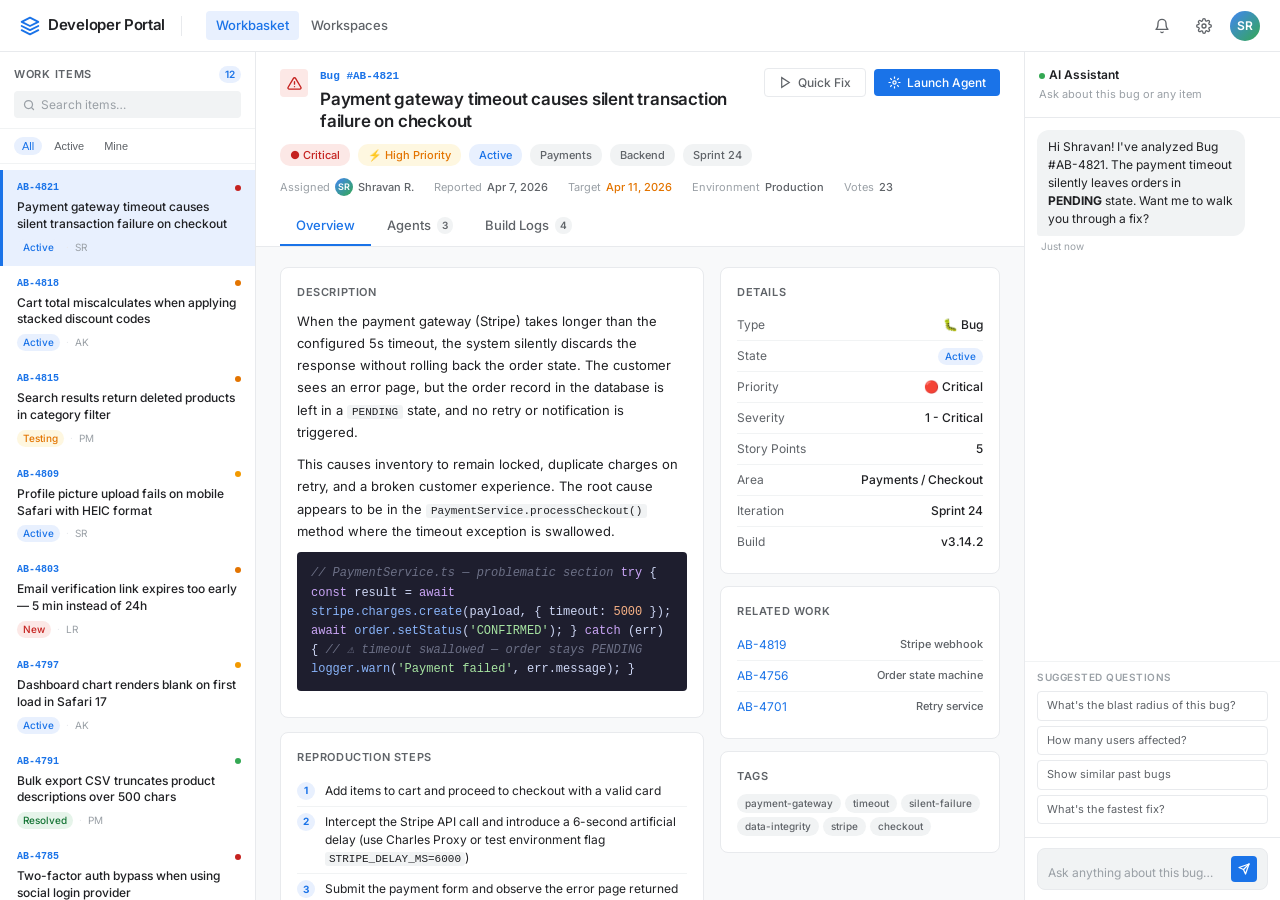
==== commit 6ada8135: "feat: rename to Developer Portal/Workbasket, add Workspaces page (Coder-style)" ====
--- a/index.html
+++ b/index.html
@@ -3,7 +3,7 @@
 <head>
   <meta charset="UTF-8" />
   <meta name="viewport" content="width=device-width, initial-scale=1.0" />
-  <title>WorkItem Agent — Bug Fixer</title>
+  <title>Developer Portal — Workbasket</title>
   <link rel="preconnect" href="https://fonts.googleapis.com" />
   <link rel="preconnect" href="https://fonts.gstatic.com" crossorigin />
   <link href="https://fonts.googleapis.com/css2?family=Google+Sans:wght@400;500;700&family=Google+Sans+Mono&family=Inter:wght@300;400;500;600&display=swap" rel="stylesheet" />
@@ -65,8 +65,16 @@
     .topnav-logo {
       display: flex; align-items: center; gap: 8px;
       font-size: 15px; font-weight: 600; color: var(--text-primary);
-      letter-spacing: -.3px;
-    }
+      letter-spacing: -.3px; text-decoration: none;
+    }
+    .topnav-nav { display: flex; align-items: center; gap: 2px; margin-left: 8px; }
+    .topnav-navlink {
+      font-size: 13px; font-weight: 500; color: var(--text-secondary);
+      padding: 5px 10px; border-radius: var(--radius-sm); text-decoration: none;
+      transition: background .15s, color .15s;
+    }
+    .topnav-navlink:hover { background: var(--surface-2); color: var(--text-primary); }
+    .topnav-navlink.active { background: var(--blue-light); color: var(--blue); }
     .topnav-logo svg { color: var(--blue); }
     .topnav-divider { width: 1px; height: 20px; background: var(--border); margin: 0 4px; }
     .topnav-breadcrumb {
@@ -743,20 +751,17 @@
 
 <!-- TOP NAV -->
 <nav class="topnav">
-  <div class="topnav-logo">
+  <a class="topnav-logo" href="index.html">
     <svg width="20" height="20" viewBox="0 0 24 24" fill="none" stroke="currentColor" stroke-width="2.2" stroke-linecap="round" stroke-linejoin="round">
       <path d="M12 2L2 7l10 5 10-5-10-5z"/><path d="M2 17l10 5 10-5"/><path d="M2 12l10 5 10-5"/>
     </svg>
-    WorkItem Agent
-  </div>
+    Developer Portal
+  </a>
   <div class="topnav-divider"></div>
-  <div class="topnav-breadcrumb">
-    <span>Contoso</span>
-    <span class="breadcrumb-sep">›</span>
-    <span>Platform Engineering</span>
-    <span class="breadcrumb-sep">›</span>
-    <span>Sprint 24</span>
-  </div>
+  <nav class="topnav-nav">
+    <a class="topnav-navlink active" href="index.html">Workbasket</a>
+    <a class="topnav-navlink" href="workspaces.html">Workspaces</a>
+  </nav>
   <div class="topnav-right">
     <button class="btn-icon" title="Notifications">
       <svg width="16" height="16" viewBox="0 0 24 24" fill="none" stroke="currentColor" stroke-width="2" stroke-linecap="round" stroke-linejoin="round"><path d="M18 8A6 6 0 0 0 6 8c0 7-3 9-3 9h18s-3-2-3-9"/><path d="M13.73 21a2 2 0 0 1-3.46 0"/></svg>
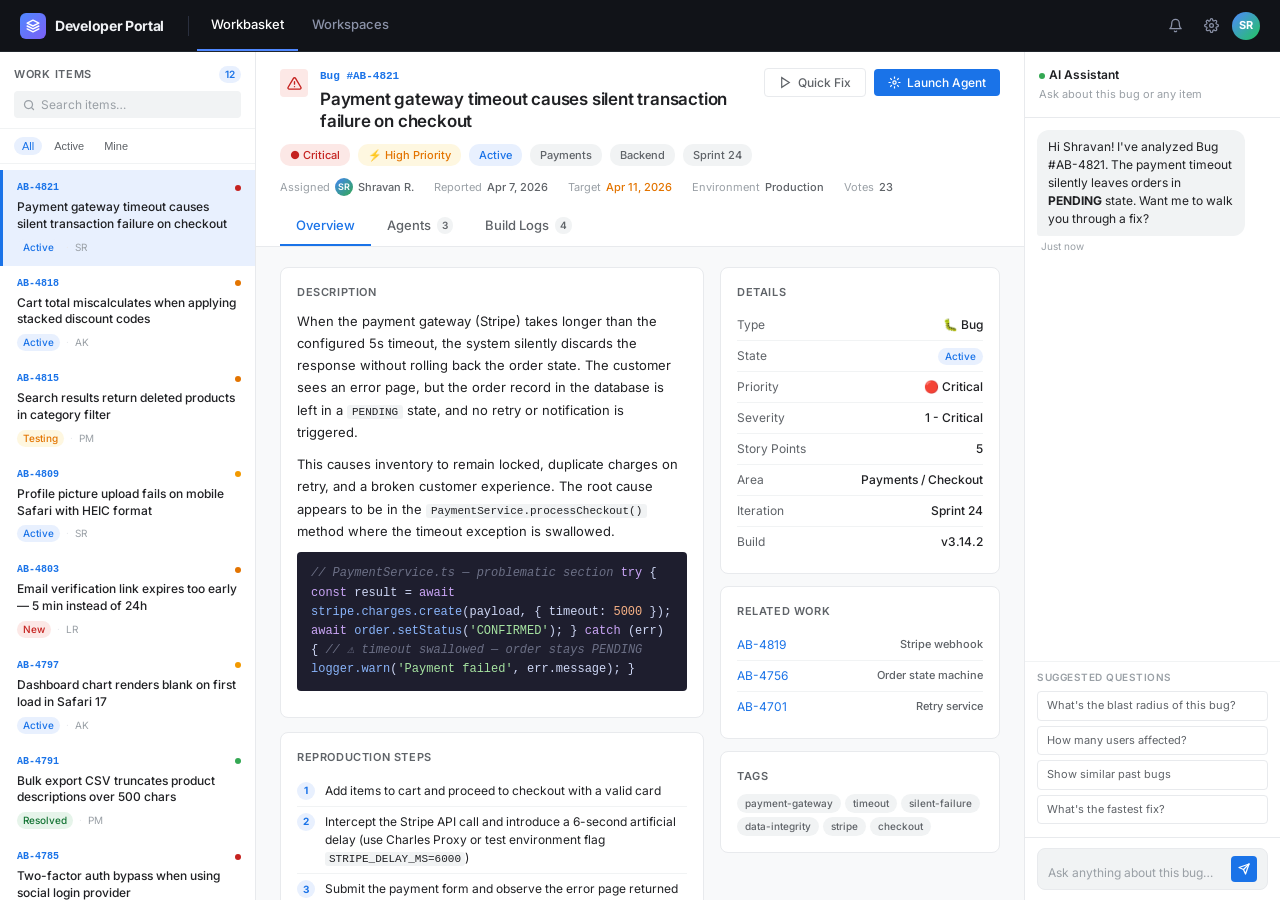
==== commit 199720cd: "refactor: unified dark top nav with Workbasket/Workspaces tabs across both pages" ====
--- a/index.html
+++ b/index.html
@@ -49,58 +49,64 @@
       line-height: 1.5;
     }
 
-    /* ── TOP NAV ── */
+    /* ── SHARED TOP NAV ── */
     .topnav {
       height: 52px;
-      background: var(--surface);
-      border-bottom: 1px solid var(--border);
+      background: #111318;
+      border-bottom: 1px solid #21262d;
       display: flex;
       align-items: center;
       padding: 0 20px;
-      gap: 12px;
+      gap: 0;
       position: fixed;
       top: 0; left: 0; right: 0;
       z-index: 100;
     }
     .topnav-logo {
-      display: flex; align-items: center; gap: 8px;
-      font-size: 15px; font-weight: 600; color: var(--text-primary);
+      display: flex; align-items: center; gap: 9px;
+      font-size: 14px; font-weight: 700; color: #f0f2f5;
       letter-spacing: -.3px; text-decoration: none;
-    }
-    .topnav-nav { display: flex; align-items: center; gap: 2px; margin-left: 8px; }
+      padding-right: 20px; flex-shrink: 0;
+    }
+    .topnav-logo-mark {
+      width: 26px; height: 26px; border-radius: 6px;
+      background: linear-gradient(135deg, #4f88ff, #7c5ff5);
+      display: flex; align-items: center; justify-content: center;
+      flex-shrink: 0;
+    }
+    .topnav-divider { width: 1px; height: 20px; background: #2a2f3e; margin: 0 4px; flex-shrink: 0; }
+    .topnav-nav {
+      display: flex; align-items: stretch; height: 100%;
+      gap: 0; margin-left: 4px;
+    }
     .topnav-navlink {
-      font-size: 13px; font-weight: 500; color: var(--text-secondary);
-      padding: 5px 10px; border-radius: var(--radius-sm); text-decoration: none;
-      transition: background .15s, color .15s;
-    }
-    .topnav-navlink:hover { background: var(--surface-2); color: var(--text-primary); }
-    .topnav-navlink.active { background: var(--blue-light); color: var(--blue); }
-    .topnav-logo svg { color: var(--blue); }
-    .topnav-divider { width: 1px; height: 20px; background: var(--border); margin: 0 4px; }
-    .topnav-breadcrumb {
-      display: flex; align-items: center; gap: 6px;
-      color: var(--text-secondary); font-size: 13px;
-    }
-    .topnav-breadcrumb span:last-child { color: var(--text-primary); font-weight: 500; }
-    .breadcrumb-sep { color: var(--text-tertiary); }
+      display: flex; align-items: center;
+      font-size: 13px; font-weight: 500; color: #8b92a8;
+      padding: 0 14px; text-decoration: none;
+      border-bottom: 2px solid transparent;
+      transition: color .15s, border-color .15s;
+      white-space: nowrap;
+    }
+    .topnav-navlink:hover { color: #e0e3ec; }
+    .topnav-navlink.active { color: #fff; border-bottom-color: #4f88ff; }
     .topnav-right {
       margin-left: auto;
-      display: flex; align-items: center; gap: 10px;
+      display: flex; align-items: center; gap: 6px;
     }
     .avatar {
-      width: 30px; height: 30px; border-radius: 50%;
-      background: linear-gradient(135deg, #4285f4, #34a853);
+      width: 28px; height: 28px; border-radius: 50%;
+      background: linear-gradient(135deg, #4f88ff, #22c55e);
       display: flex; align-items: center; justify-content: center;
-      color: #fff; font-size: 12px; font-weight: 600;
-      cursor: pointer;
+      color: #fff; font-size: 11px; font-weight: 700;
+      cursor: pointer; flex-shrink: 0;
     }
     .btn-icon {
-      width: 32px; height: 32px; border-radius: var(--radius-sm);
+      width: 30px; height: 30px; border-radius: 5px;
       border: none; background: transparent; cursor: pointer;
       display: flex; align-items: center; justify-content: center;
-      color: var(--text-secondary); transition: background .15s;
-    }
-    .btn-icon:hover { background: var(--surface-2); }
+      color: #8b92a8; transition: background .15s, color .15s;
+    }
+    .btn-icon:hover { background: #1e2333; color: #e0e3ec; }
 
     /* ── LAYOUT ── */
     .layout {
@@ -749,25 +755,25 @@
 </head>
 <body>
 
-<!-- TOP NAV -->
+<!-- SHARED TOP NAV -->
 <nav class="topnav">
   <a class="topnav-logo" href="index.html">
-    <svg width="20" height="20" viewBox="0 0 24 24" fill="none" stroke="currentColor" stroke-width="2.2" stroke-linecap="round" stroke-linejoin="round">
-      <path d="M12 2L2 7l10 5 10-5-10-5z"/><path d="M2 17l10 5 10-5"/><path d="M2 12l10 5 10-5"/>
-    </svg>
+    <div class="topnav-logo-mark">
+      <svg width="14" height="14" viewBox="0 0 24 24" fill="none" stroke="#fff" stroke-width="2.5" stroke-linecap="round" stroke-linejoin="round"><path d="M12 2L2 7l10 5 10-5-10-5z"/><path d="M2 17l10 5 10-5"/><path d="M2 12l10 5 10-5"/></svg>
+    </div>
     Developer Portal
   </a>
   <div class="topnav-divider"></div>
-  <nav class="topnav-nav">
+  <div class="topnav-nav">
     <a class="topnav-navlink active" href="index.html">Workbasket</a>
     <a class="topnav-navlink" href="workspaces.html">Workspaces</a>
-  </nav>
+  </div>
   <div class="topnav-right">
     <button class="btn-icon" title="Notifications">
-      <svg width="16" height="16" viewBox="0 0 24 24" fill="none" stroke="currentColor" stroke-width="2" stroke-linecap="round" stroke-linejoin="round"><path d="M18 8A6 6 0 0 0 6 8c0 7-3 9-3 9h18s-3-2-3-9"/><path d="M13.73 21a2 2 0 0 1-3.46 0"/></svg>
+      <svg width="15" height="15" viewBox="0 0 24 24" fill="none" stroke="currentColor" stroke-width="2" stroke-linecap="round" stroke-linejoin="round"><path d="M18 8A6 6 0 0 0 6 8c0 7-3 9-3 9h18s-3-2-3-9"/><path d="M13.73 21a2 2 0 0 1-3.46 0"/></svg>
     </button>
     <button class="btn-icon" title="Settings">
-      <svg width="16" height="16" viewBox="0 0 24 24" fill="none" stroke="currentColor" stroke-width="2" stroke-linecap="round" stroke-linejoin="round"><circle cx="12" cy="12" r="3"/><path d="M19.4 15a1.65 1.65 0 0 0 .33 1.82l.06.06a2 2 0 1 1-2.83 2.83l-.06-.06a1.65 1.65 0 0 0-1.82-.33 1.65 1.65 0 0 0-1 1.51V21a2 2 0 0 1-4 0v-.09A1.65 1.65 0 0 0 9 19.4a1.65 1.65 0 0 0-1.82.33l-.06.06a2 2 0 1 1-2.83-2.83l.06-.06A1.65 1.65 0 0 0 4.68 15a1.65 1.65 0 0 0-1.51-1H3a2 2 0 0 1 0-4h.09A1.65 1.65 0 0 0 4.6 9a1.65 1.65 0 0 0-.33-1.82l-.06-.06a2 2 0 1 1 2.83-2.83l.06.06A1.65 1.65 0 0 0 9 4.68a1.65 1.65 0 0 0 1-1.51V3a2 2 0 0 1 4 0v.09a1.65 1.65 0 0 0 1 1.51 1.65 1.65 0 0 0 1.82-.33l.06-.06a2 2 0 1 1 2.83 2.83l-.06.06A1.65 1.65 0 0 0 19.4 9a1.65 1.65 0 0 0 1.51 1H21a2 2 0 0 1 0 4h-.09a1.65 1.65 0 0 0-1.51 1z"/></svg>
+      <svg width="15" height="15" viewBox="0 0 24 24" fill="none" stroke="currentColor" stroke-width="2" stroke-linecap="round" stroke-linejoin="round"><circle cx="12" cy="12" r="3"/><path d="M19.4 15a1.65 1.65 0 0 0 .33 1.82l.06.06a2 2 0 1 1-2.83 2.83l-.06-.06a1.65 1.65 0 0 0-1.82-.33 1.65 1.65 0 0 0-1 1.51V21a2 2 0 0 1-4 0v-.09A1.65 1.65 0 0 0 9 19.4a1.65 1.65 0 0 0-1.82.33l-.06.06a2 2 0 1 1-2.83-2.83l.06-.06A1.65 1.65 0 0 0 4.68 15a1.65 1.65 0 0 0-1.51-1H3a2 2 0 0 1 0-4h.09A1.65 1.65 0 0 0 4.6 9a1.65 1.65 0 0 0-.33-1.82l-.06-.06a2 2 0 1 1 2.83-2.83l.06.06A1.65 1.65 0 0 0 9 4.68a1.65 1.65 0 0 0 1-1.51V3a2 2 0 0 1 4 0v.09a1.65 1.65 0 0 0 1 1.51 1.65 1.65 0 0 0 1.82-.33l.06-.06a2 2 0 1 1 2.83 2.83l-.06.06A1.65 1.65 0 0 0 19.4 9a1.65 1.65 0 0 0 1.51 1H21a2 2 0 0 1 0 4h-.09a1.65 1.65 0 0 0-1.51 1z"/></svg>
     </button>
     <div class="avatar" title="Shravan Reddy">SR</div>
   </div>
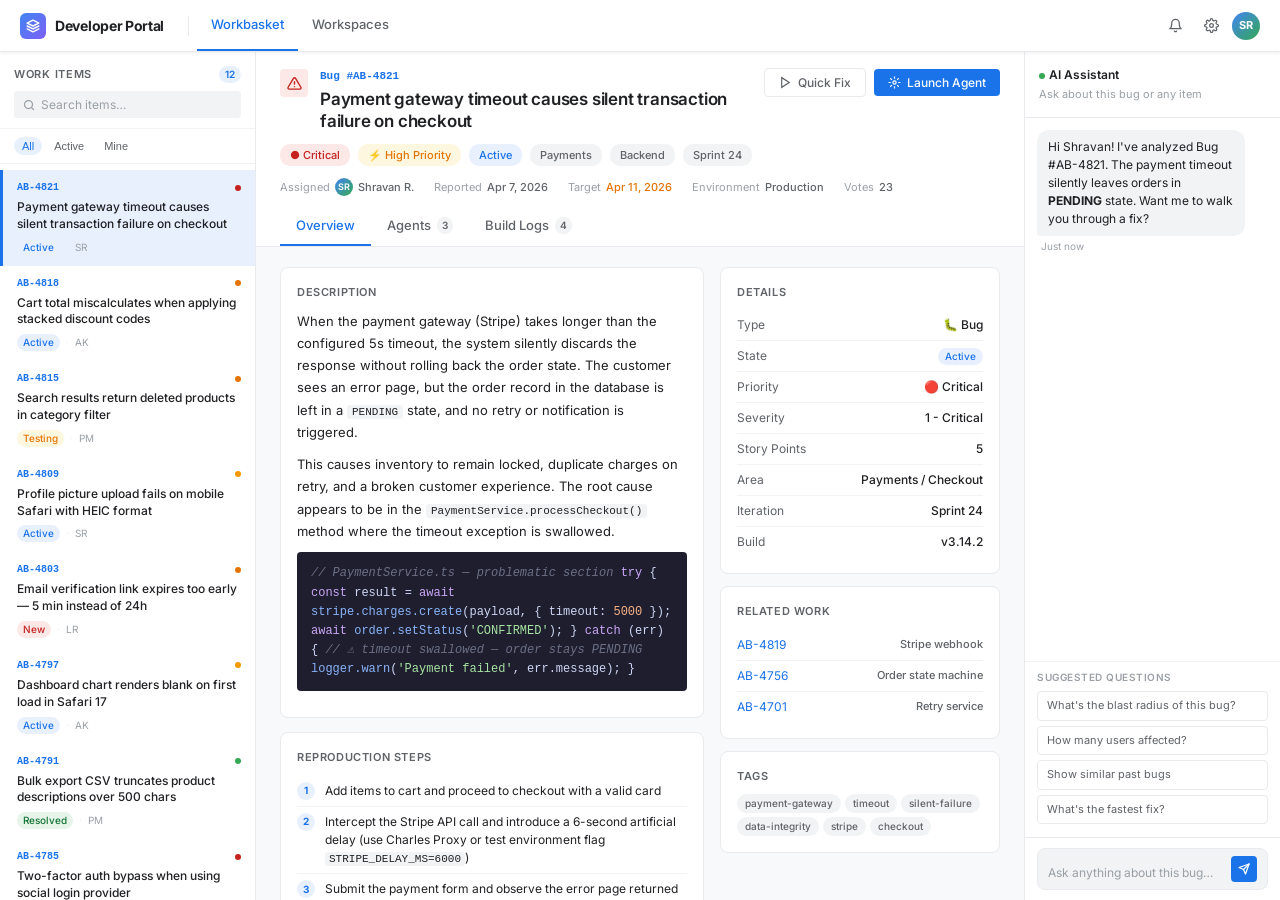
==== commit 58a02ded: "fix: identical white top nav across both pages, unified class names" ====
--- a/index.html
+++ b/index.html
@@ -51,62 +51,47 @@
 
     /* ── SHARED TOP NAV ── */
     .topnav {
-      height: 52px;
-      background: #111318;
-      border-bottom: 1px solid #21262d;
-      display: flex;
-      align-items: center;
-      padding: 0 20px;
-      gap: 0;
-      position: fixed;
-      top: 0; left: 0; right: 0;
-      z-index: 100;
+      height: 52px; background: #ffffff; border-bottom: 1px solid #e8eaed;
+      display: flex; align-items: center; padding: 0 20px; gap: 0;
+      position: fixed; top: 0; left: 0; right: 0; z-index: 200;
+      box-shadow: 0 1px 3px rgba(60,64,67,.08);
     }
     .topnav-logo {
       display: flex; align-items: center; gap: 9px;
-      font-size: 14px; font-weight: 700; color: #f0f2f5;
+      font-size: 14px; font-weight: 700; color: #202124;
       letter-spacing: -.3px; text-decoration: none;
       padding-right: 20px; flex-shrink: 0;
     }
     .topnav-logo-mark {
       width: 26px; height: 26px; border-radius: 6px;
-      background: linear-gradient(135deg, #4f88ff, #7c5ff5);
-      display: flex; align-items: center; justify-content: center;
-      flex-shrink: 0;
-    }
-    .topnav-divider { width: 1px; height: 20px; background: #2a2f3e; margin: 0 4px; flex-shrink: 0; }
-    .topnav-nav {
-      display: flex; align-items: stretch; height: 100%;
-      gap: 0; margin-left: 4px;
-    }
+      background: linear-gradient(135deg, #4285f4, #7c5ff5);
+      display: flex; align-items: center; justify-content: center; flex-shrink: 0;
+    }
+    .topnav-divider { width: 1px; height: 20px; background: #e8eaed; margin: 0 4px; flex-shrink: 0; }
+    .topnav-nav { display: flex; align-items: stretch; height: 100%; gap: 0; margin-left: 4px; }
     .topnav-navlink {
       display: flex; align-items: center;
-      font-size: 13px; font-weight: 500; color: #8b92a8;
+      font-size: 13px; font-weight: 500; color: #5f6368;
       padding: 0 14px; text-decoration: none;
       border-bottom: 2px solid transparent;
-      transition: color .15s, border-color .15s;
-      white-space: nowrap;
-    }
-    .topnav-navlink:hover { color: #e0e3ec; }
-    .topnav-navlink.active { color: #fff; border-bottom-color: #4f88ff; }
-    .topnav-right {
-      margin-left: auto;
-      display: flex; align-items: center; gap: 6px;
-    }
-    .avatar {
+      transition: color .15s, border-color .15s; white-space: nowrap;
+    }
+    .topnav-navlink:hover { color: #202124; }
+    .topnav-navlink.active { color: #1a73e8; border-bottom-color: #1a73e8; }
+    .topnav-right { margin-left: auto; display: flex; align-items: center; gap: 6px; }
+    .topnav-avatar {
       width: 28px; height: 28px; border-radius: 50%;
-      background: linear-gradient(135deg, #4f88ff, #22c55e);
+      background: linear-gradient(135deg, #4285f4, #34a853);
       display: flex; align-items: center; justify-content: center;
-      color: #fff; font-size: 11px; font-weight: 700;
-      cursor: pointer; flex-shrink: 0;
-    }
-    .btn-icon {
+      color: #fff; font-size: 11px; font-weight: 700; cursor: pointer; flex-shrink: 0;
+    }
+    .topnav-btn-icon {
       width: 30px; height: 30px; border-radius: 5px;
       border: none; background: transparent; cursor: pointer;
       display: flex; align-items: center; justify-content: center;
-      color: #8b92a8; transition: background .15s, color .15s;
-    }
-    .btn-icon:hover { background: #1e2333; color: #e0e3ec; }
+      color: #5f6368; transition: background .15s, color .15s;
+    }
+    .topnav-btn-icon:hover { background: #f1f3f4; color: #202124; }
 
     /* ── LAYOUT ── */
     .layout {
@@ -769,13 +754,13 @@
     <a class="topnav-navlink" href="workspaces.html">Workspaces</a>
   </div>
   <div class="topnav-right">
-    <button class="btn-icon" title="Notifications">
+    <button class="topnav-btn-icon" title="Notifications">
       <svg width="15" height="15" viewBox="0 0 24 24" fill="none" stroke="currentColor" stroke-width="2" stroke-linecap="round" stroke-linejoin="round"><path d="M18 8A6 6 0 0 0 6 8c0 7-3 9-3 9h18s-3-2-3-9"/><path d="M13.73 21a2 2 0 0 1-3.46 0"/></svg>
     </button>
-    <button class="btn-icon" title="Settings">
+    <button class="topnav-btn-icon" title="Settings">
       <svg width="15" height="15" viewBox="0 0 24 24" fill="none" stroke="currentColor" stroke-width="2" stroke-linecap="round" stroke-linejoin="round"><circle cx="12" cy="12" r="3"/><path d="M19.4 15a1.65 1.65 0 0 0 .33 1.82l.06.06a2 2 0 1 1-2.83 2.83l-.06-.06a1.65 1.65 0 0 0-1.82-.33 1.65 1.65 0 0 0-1 1.51V21a2 2 0 0 1-4 0v-.09A1.65 1.65 0 0 0 9 19.4a1.65 1.65 0 0 0-1.82.33l-.06.06a2 2 0 1 1-2.83-2.83l.06-.06A1.65 1.65 0 0 0 4.68 15a1.65 1.65 0 0 0-1.51-1H3a2 2 0 0 1 0-4h.09A1.65 1.65 0 0 0 4.6 9a1.65 1.65 0 0 0-.33-1.82l-.06-.06a2 2 0 1 1 2.83-2.83l.06.06A1.65 1.65 0 0 0 9 4.68a1.65 1.65 0 0 0 1-1.51V3a2 2 0 0 1 4 0v.09a1.65 1.65 0 0 0 1 1.51 1.65 1.65 0 0 0 1.82-.33l.06-.06a2 2 0 1 1 2.83 2.83l-.06.06A1.65 1.65 0 0 0 19.4 9a1.65 1.65 0 0 0 1.51 1H21a2 2 0 0 1 0 4h-.09a1.65 1.65 0 0 0-1.51 1z"/></svg>
     </button>
-    <div class="avatar" title="Shravan Reddy">SR</div>
+    <div class="topnav-avatar" title="Shravan Reddy">SR</div>
   </div>
 </nav>
 
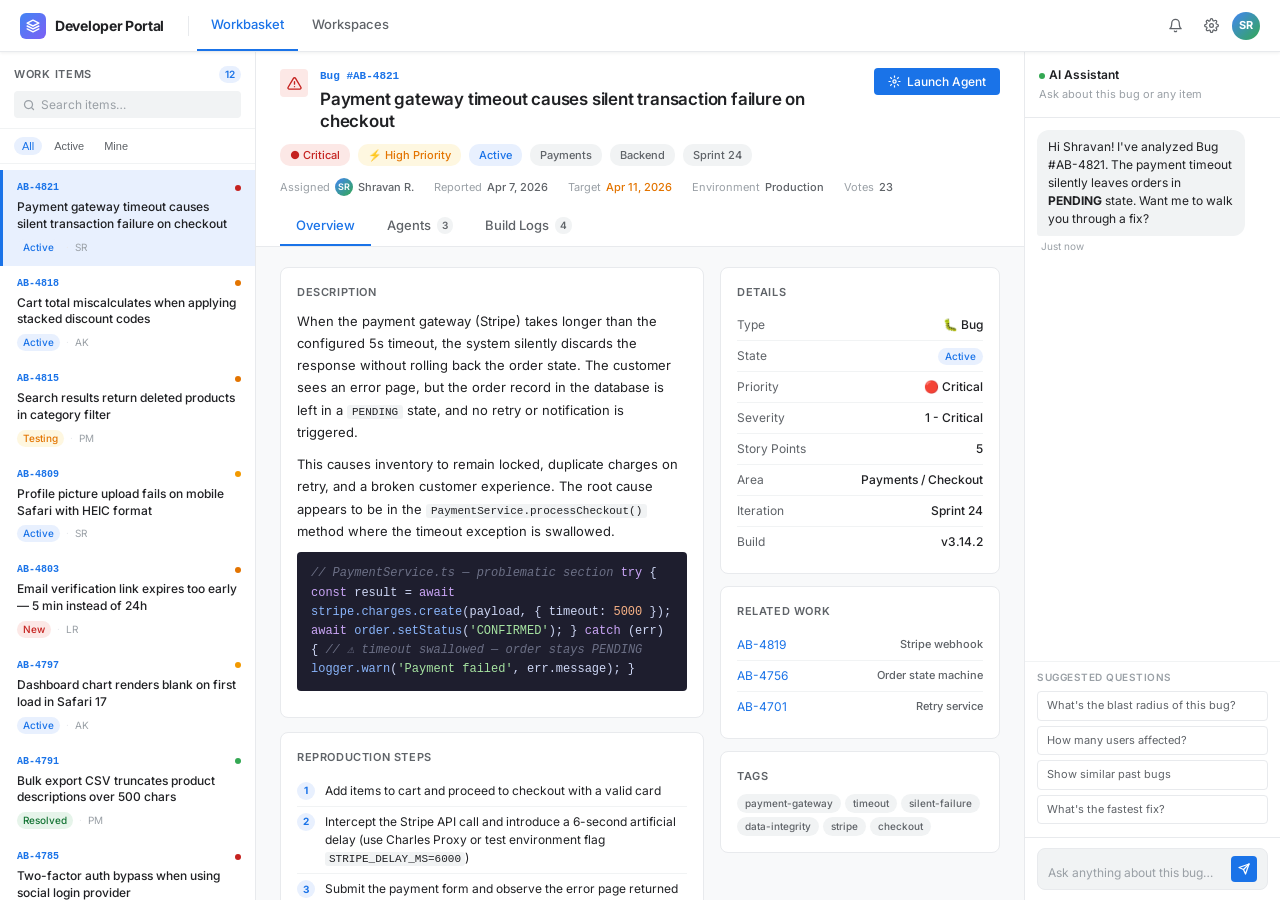
==== commit 8923be47: "ux: one CTA per page — remove Quick Fix from workbasket, collapse row actions to icon-only on hover " ====
--- a/index.html
+++ b/index.html
@@ -7,6 +7,7 @@
   <link rel="preconnect" href="https://fonts.googleapis.com" />
   <link rel="preconnect" href="https://fonts.gstatic.com" crossorigin />
   <link href="https://fonts.googleapis.com/css2?family=Google+Sans:wght@400;500;700&family=Google+Sans+Mono&family=Inter:wght@300;400;500;600&display=swap" rel="stylesheet" />
+  <link rel="stylesheet" href="shared.css" />
   <style>
     *, *::before, *::after { box-sizing: border-box; margin: 0; padding: 0; }
 
@@ -49,50 +50,6 @@
       line-height: 1.5;
     }
 
-    /* ── SHARED TOP NAV ── */
-    .topnav {
-      height: 52px; background: #ffffff; border-bottom: 1px solid #e8eaed;
-      display: flex; align-items: center; padding: 0 20px; gap: 0;
-      position: fixed; top: 0; left: 0; right: 0; z-index: 200;
-      box-shadow: 0 1px 3px rgba(60,64,67,.08);
-    }
-    .topnav-logo {
-      display: flex; align-items: center; gap: 9px;
-      font-size: 14px; font-weight: 700; color: #202124;
-      letter-spacing: -.3px; text-decoration: none;
-      padding-right: 20px; flex-shrink: 0;
-    }
-    .topnav-logo-mark {
-      width: 26px; height: 26px; border-radius: 6px;
-      background: linear-gradient(135deg, #4285f4, #7c5ff5);
-      display: flex; align-items: center; justify-content: center; flex-shrink: 0;
-    }
-    .topnav-divider { width: 1px; height: 20px; background: #e8eaed; margin: 0 4px; flex-shrink: 0; }
-    .topnav-nav { display: flex; align-items: stretch; height: 100%; gap: 0; margin-left: 4px; }
-    .topnav-navlink {
-      display: flex; align-items: center;
-      font-size: 13px; font-weight: 500; color: #5f6368;
-      padding: 0 14px; text-decoration: none;
-      border-bottom: 2px solid transparent;
-      transition: color .15s, border-color .15s; white-space: nowrap;
-    }
-    .topnav-navlink:hover { color: #202124; }
-    .topnav-navlink.active { color: #1a73e8; border-bottom-color: #1a73e8; }
-    .topnav-right { margin-left: auto; display: flex; align-items: center; gap: 6px; }
-    .topnav-avatar {
-      width: 28px; height: 28px; border-radius: 50%;
-      background: linear-gradient(135deg, #4285f4, #34a853);
-      display: flex; align-items: center; justify-content: center;
-      color: #fff; font-size: 11px; font-weight: 700; cursor: pointer; flex-shrink: 0;
-    }
-    .topnav-btn-icon {
-      width: 30px; height: 30px; border-radius: 5px;
-      border: none; background: transparent; cursor: pointer;
-      display: flex; align-items: center; justify-content: center;
-      color: #5f6368; transition: background .15s, color .15s;
-    }
-    .topnav-btn-icon:hover { background: #f1f3f4; color: #202124; }
-
     /* ── LAYOUT ── */
     .layout {
       position: fixed;
@@ -801,10 +758,6 @@
           <div class="details-title">Payment gateway timeout causes silent transaction failure on checkout</div>
         </div>
         <div class="details-actions">
-          <button class="btn btn-outline" onclick="showRunningOverlay('Quick Fix')">
-            <svg width="13" height="13" viewBox="0 0 24 24" fill="none" stroke="currentColor" stroke-width="2.2"><polygon points="5 3 19 12 5 21 5 3"/></svg>
-            Quick Fix
-          </button>
           <button class="btn btn-primary" onclick="switchTab('agents')">
             <svg width="13" height="13" viewBox="0 0 24 24" fill="none" stroke="currentColor" stroke-width="2.2"><circle cx="12" cy="12" r="3"/><path d="M12 1v4M12 19v4M4.22 4.22l2.83 2.83M16.95 16.95l2.83 2.83M1 12h4M19 12h4M4.22 19.78l2.83-2.83M16.95 7.05l2.83-2.83"/></svg>
             Launch Agent
--- a/shared.css
+++ b/shared.css
@@ -0,0 +1,116 @@
+/* ============================================================
+   Developer Portal — shared top nav (included by all pages)
+   ============================================================ */
+
+/* Fonts */
+@import url('https://fonts.googleapis.com/css2?family=Google+Sans:wght@400;500;700&family=Google+Sans+Mono&family=Inter:wght@300;400;500;600;700&display=swap');
+
+/* ── RESET (nav scope only) ── */
+.topnav, .topnav * { box-sizing: border-box; margin: 0; padding: 0; }
+
+/* ── TOP NAV SHELL ── */
+.topnav {
+  height: 52px;
+  background: #ffffff;
+  border-bottom: 1px solid #e8eaed;
+  box-shadow: 0 1px 3px rgba(60,64,67,.08);
+  display: flex;
+  align-items: center;
+  padding: 0 20px;
+  gap: 0;
+  position: fixed;
+  top: 0; left: 0; right: 0;
+  z-index: 1000;
+  font-family: 'Inter', 'Google Sans', system-ui, sans-serif;
+}
+
+/* Logo */
+.topnav-logo {
+  display: flex;
+  align-items: center;
+  gap: 9px;
+  font-size: 14px;
+  font-weight: 700;
+  color: #202124;
+  letter-spacing: -.3px;
+  text-decoration: none;
+  padding-right: 20px;
+  flex-shrink: 0;
+}
+.topnav-logo-mark {
+  width: 26px; height: 26px;
+  border-radius: 6px;
+  background: linear-gradient(135deg, #4285f4, #7c5ff5);
+  display: flex;
+  align-items: center;
+  justify-content: center;
+  flex-shrink: 0;
+}
+
+/* Divider */
+.topnav-divider {
+  width: 1px; height: 20px;
+  background: #e8eaed;
+  margin: 0 4px;
+  flex-shrink: 0;
+}
+
+/* Nav links */
+.topnav-nav {
+  display: flex;
+  align-items: stretch;
+  height: 100%;
+  gap: 0;
+  margin-left: 4px;
+}
+.topnav-navlink {
+  display: flex;
+  align-items: center;
+  font-size: 13px;
+  font-weight: 500;
+  color: #5f6368;
+  padding: 0 14px;
+  text-decoration: none;
+  border-bottom: 2px solid transparent;
+  transition: color .15s, border-color .15s;
+  white-space: nowrap;
+}
+.topnav-navlink:hover { color: #202124; }
+.topnav-navlink.active {
+  color: #1a73e8;
+  border-bottom-color: #1a73e8;
+}
+
+/* Right side */
+.topnav-right {
+  margin-left: auto;
+  display: flex;
+  align-items: center;
+  gap: 6px;
+}
+.topnav-btn-icon {
+  width: 30px; height: 30px;
+  border-radius: 5px;
+  border: none;
+  background: transparent;
+  cursor: pointer;
+  display: flex;
+  align-items: center;
+  justify-content: center;
+  color: #5f6368;
+  transition: background .15s, color .15s;
+}
+.topnav-btn-icon:hover { background: #f1f3f4; color: #202124; }
+.topnav-avatar {
+  width: 28px; height: 28px;
+  border-radius: 50%;
+  background: linear-gradient(135deg, #4285f4, #34a853);
+  display: flex;
+  align-items: center;
+  justify-content: center;
+  color: #fff;
+  font-size: 11px;
+  font-weight: 700;
+  cursor: pointer;
+  flex-shrink: 0;
+}
